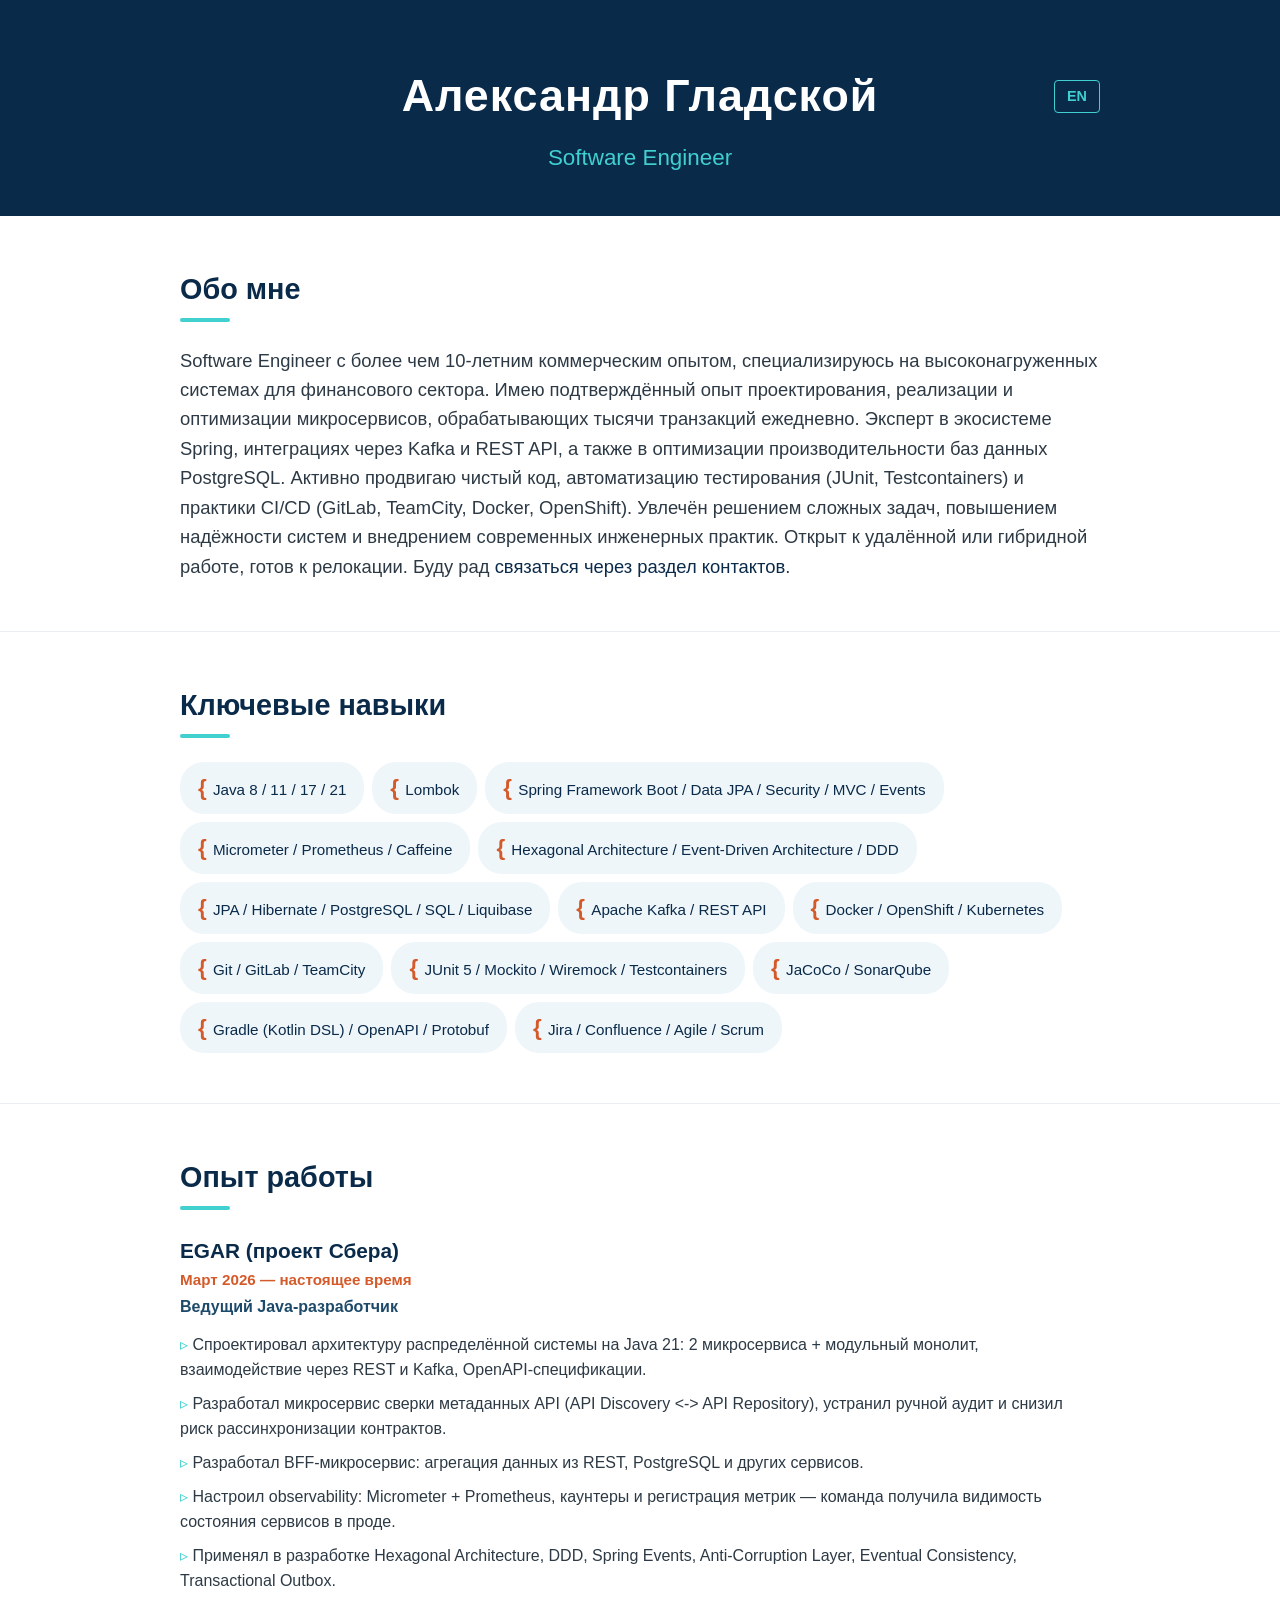
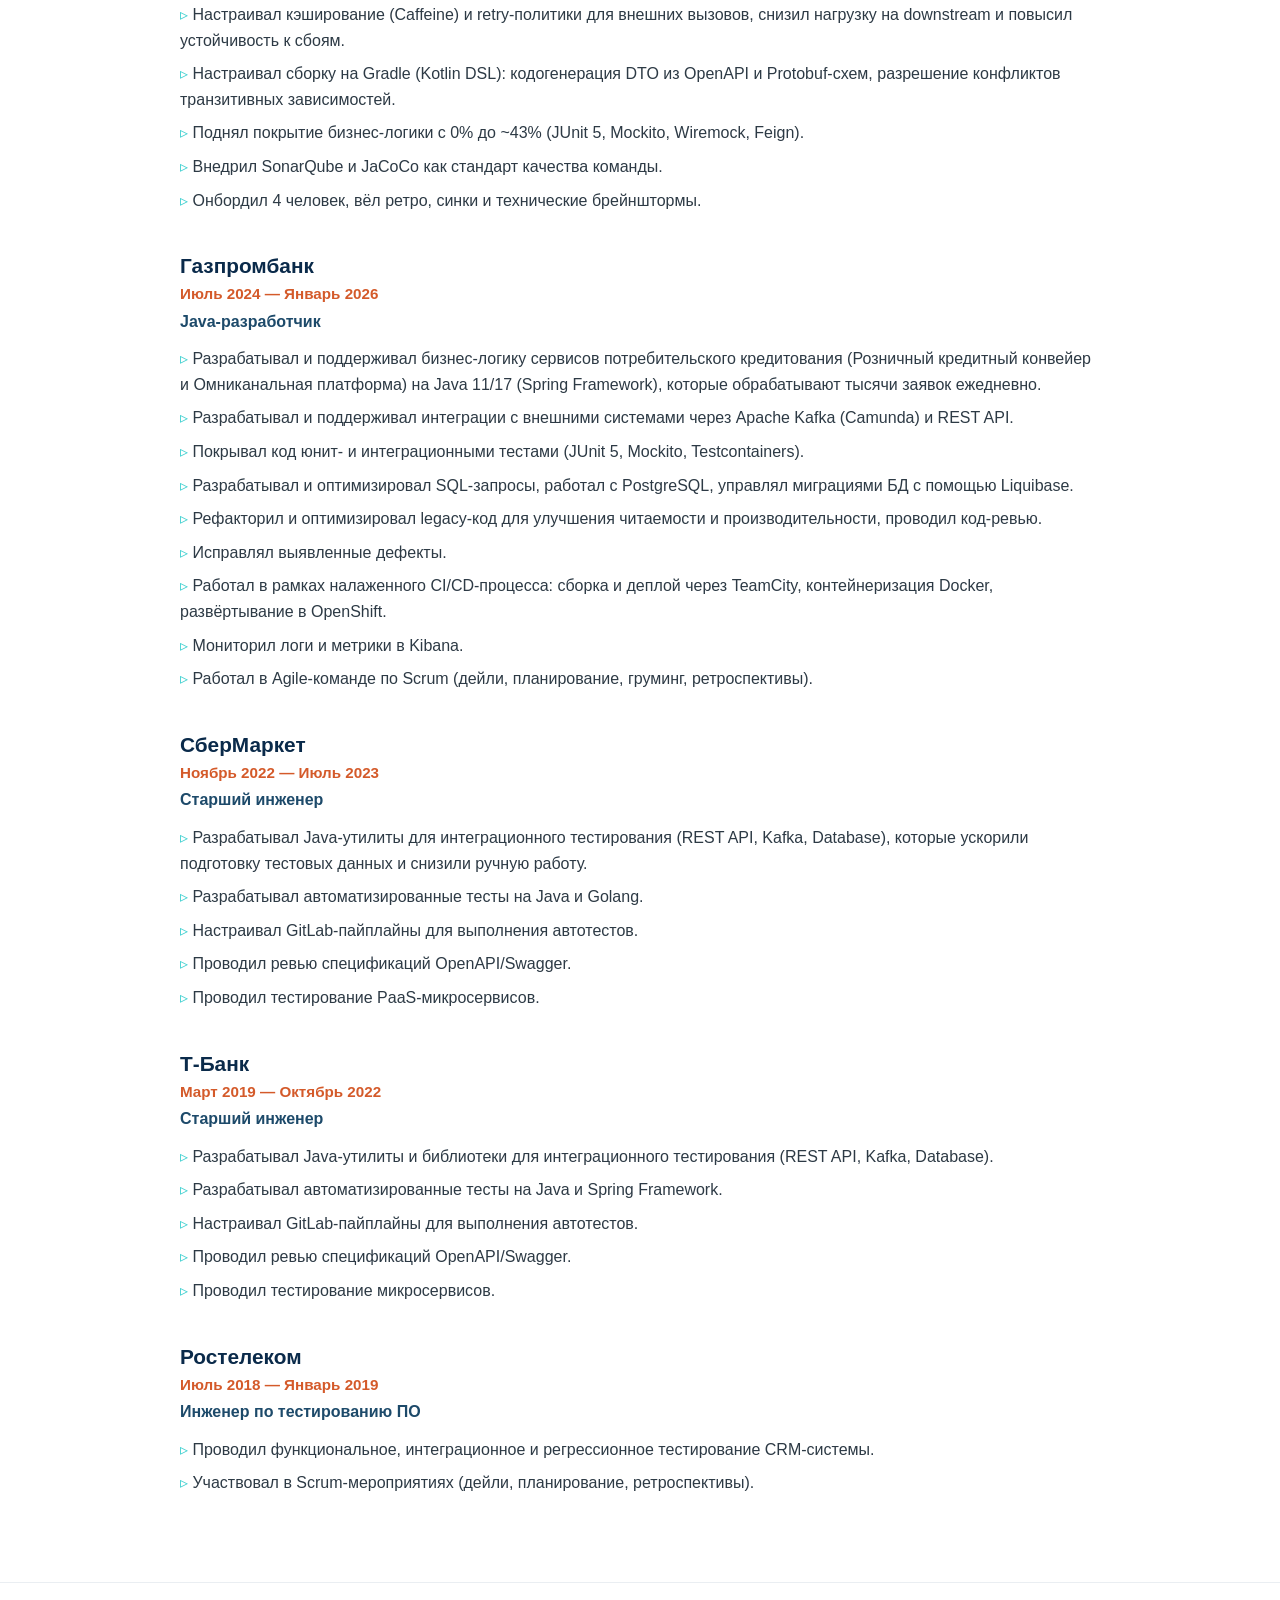
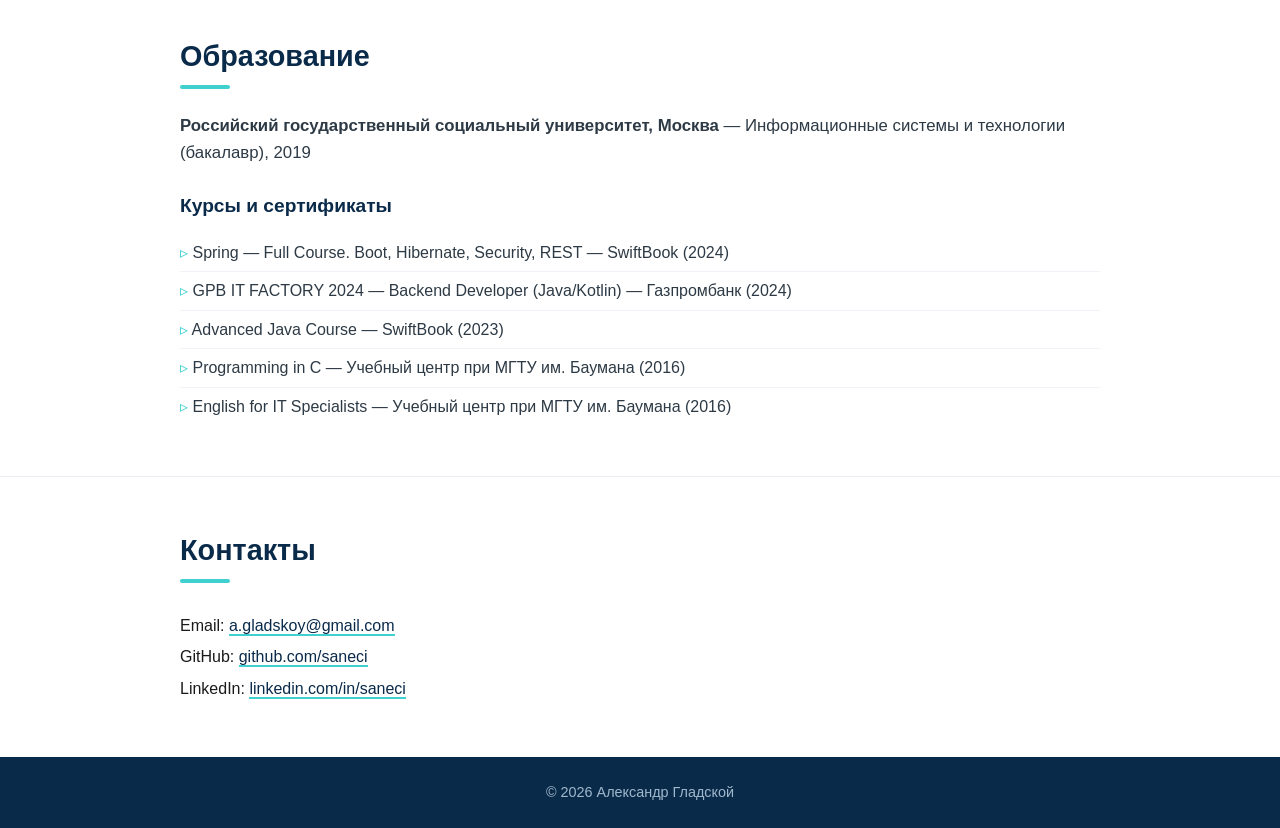
==== index.ru.html @ f52153e9 "Add GoatCounter" ====
<!DOCTYPE html>
<html lang="ru">
<head>
    <meta charset="UTF-8">
    <meta name="viewport" content="width=device-width, initial-scale=1.0">
    <title>Александр Гладской — Software Engineer</title>
    <link rel="icon" type="image/svg+xml" href="assets/favicon.svg">
    <link rel="stylesheet" href="css/styles.css">
</head>
<body>
<header>
    <div class="container">
        <h1>Александр Гладской</h1>
        <p class="title">Software Engineer</p>
        <a href="index.html" class="lang-switch">EN</a>
    </div>
</header>

<section id="about">
    <div class="container">
        <h2>Обо мне</h2>
        <p>Software Engineer с более чем 10-летним коммерческим опытом, специализируюсь на высоконагруженных системах
            для финансового сектора. Имею подтверждённый опыт проектирования, реализации и оптимизации микросервисов,
            обрабатывающих тысячи транзакций ежедневно. Эксперт в экосистеме Spring, интеграциях через Kafka и REST
            API, а также в оптимизации производительности баз данных PostgreSQL. Активно продвигаю чистый код,
            автоматизацию тестирования (JUnit, Testcontainers) и практики CI/CD (GitLab, TeamCity, Docker, OpenShift).
            Увлечён решением сложных задач, повышением надёжности систем и внедрением современных инженерных практик.
            Открыт к удалённой или гибридной работе, готов к релокации. Буду рад <a href="#contacts">связаться через
                раздел контактов</a>.</p>
    </div>
</section>

<section id="skills">
    <div class="container">
        <h2>Ключевые навыки</h2>
        <ul>
            <li>Java 8 / 11 / 17 / 21</li>
            <li>Lombok</li>
            <li>Spring Framework Boot / Data JPA / Security / MVC / Events</li>
            <li>Micrometer / Prometheus / Caffeine</li>
            <li>Hexagonal Architecture / Event-Driven Architecture / DDD</li>
            <li>JPA / Hibernate / PostgreSQL / SQL / Liquibase</li>
            <li>Apache Kafka / REST API</li>
            <li>Docker / OpenShift / Kubernetes</li>
            <li>Git / GitLab / TeamCity</li>
            <li>JUnit 5 / Mockito / Wiremock / Testcontainers</li>
            <li>JaCoCo / SonarQube</li>
            <li>Gradle (Kotlin DSL) / OpenAPI / Protobuf</li>
            <li>Jira / Confluence / Agile / Scrum</li>
        </ul>
    </div>
</section>

<section id="experience">
    <div class="container">
        <h2>Опыт работы</h2>

        <div class="job">
            <h3>EGAR (проект Сбера)</h3>
            <p class="period">Март 2026 — настоящее время</p>
            <p class="position">Ведущий Java-разработчик</p>
            <ul>
                <li>Спроектировал архитектуру распределённой системы на Java 21: 2 микросервиса + модульный монолит,
                    взаимодействие через REST и Kafka, OpenAPI-спецификации.
                </li>
                <li>Разработал микросервис сверки метаданных API (API Discovery &lt;-&gt; API Repository), устранил
                    ручной аудит и снизил риск рассинхронизации контрактов.
                </li>
                <li>Разработал BFF-микросервис: агрегация данных из REST, PostgreSQL и других сервисов.</li>
                <li>Настроил observability: Micrometer + Prometheus, каунтеры и регистрация метрик — команда получила
                    видимость состояния сервисов в проде.
                </li>
                <li>Применял в разработке Hexagonal Architecture, DDD, Spring Events, Anti-Corruption Layer, Eventual
                    Consistency, Transactional Outbox.
                </li>
                <li>Настраивал кэширование (Caffeine) и retry-политики для внешних вызовов, снизил нагрузку на
                    downstream и повысил устойчивость к сбоям.
                </li>
                <li>Настраивал сборку на Gradle (Kotlin DSL): кодогенерация DTO из OpenAPI и Protobuf-схем, разрешение
                    конфликтов транзитивных зависимостей.
                </li>
                <li>Поднял покрытие бизнес-логики с 0% до ~43% (JUnit 5, Mockito, Wiremock, Feign).</li>
                <li>Внедрил SonarQube и JaCoCo как стандарт качества команды.</li>
                <li>Онбордил 4 человек, вёл ретро, синки и технические брейнштормы.</li>
            </ul>
        </div>

        <div class="job">
            <h3>Газпромбанк</h3>
            <p class="period">Июль 2024 — Январь 2026</p>
            <p class="position">Java-разработчик</p>
            <ul>
                <li>Разрабатывал и поддерживал бизнес-логику сервисов потребительского кредитования (Розничный
                    кредитный конвейер и Омниканальная платформа) на Java 11/17 (Spring Framework), которые
                    обрабатывают тысячи заявок ежедневно.
                </li>
                <li>Разрабатывал и поддерживал интеграции с внешними системами через Apache Kafka (Camunda) и REST
                    API.
                </li>
                <li>Покрывал код юнит- и интеграционными тестами (JUnit 5, Mockito, Testcontainers).</li>
                <li>Разрабатывал и оптимизировал SQL-запросы, работал с PostgreSQL, управлял миграциями БД с помощью
                    Liquibase.
                </li>
                <li>Рефакторил и оптимизировал legacy-код для улучшения читаемости и производительности, проводил
                    код-ревью.
                </li>
                <li>Исправлял выявленные дефекты.</li>
                <li>Работал в рамках налаженного CI/CD-процесса: сборка и деплой через TeamCity, контейнеризация
                    Docker, развёртывание в OpenShift.
                </li>
                <li>Мониторил логи и метрики в Kibana.</li>
                <li>Работал в Agile-команде по Scrum (дейли, планирование, груминг, ретроспективы).</li>
            </ul>
        </div>

        <div class="job">
            <h3>СберМаркет</h3>
            <p class="period">Ноябрь 2022 — Июль 2023</p>
            <p class="position">Старший инженер</p>
            <ul>
                <li>Разрабатывал Java-утилиты для интеграционного тестирования (REST API, Kafka, Database), которые
                    ускорили подготовку тестовых данных и снизили ручную работу.
                </li>
                <li>Разрабатывал автоматизированные тесты на Java и Golang.</li>
                <li>Настраивал GitLab-пайплайны для выполнения автотестов.</li>
                <li>Проводил ревью спецификаций OpenAPI/Swagger.</li>
                <li>Проводил тестирование PaaS-микросервисов.</li>
            </ul>
        </div>

        <div class="job">
            <h3>Т-Банк</h3>
            <p class="period">Март 2019 — Октябрь 2022</p>
            <p class="position">Старший инженер</p>
            <ul>
                <li>Разрабатывал Java-утилиты и библиотеки для интеграционного тестирования (REST API, Kafka,
                    Database).
                </li>
                <li>Разрабатывал автоматизированные тесты на Java и Spring Framework.</li>
                <li>Настраивал GitLab-пайплайны для выполнения автотестов.</li>
                <li>Проводил ревью спецификаций OpenAPI/Swagger.</li>
                <li>Проводил тестирование микросервисов.</li>
            </ul>
        </div>

        <div class="job">
            <h3>Ростелеком</h3>
            <p class="period">Июль 2018 — Январь 2019</p>
            <p class="position">Инженер по тестированию ПО</p>
            <ul>
                <li>Проводил функциональное, интеграционное и регрессионное тестирование CRM-системы.</li>
                <li>Участвовал в Scrum-мероприятиях (дейли, планирование, ретроспективы).</li>
            </ul>
        </div>
    </div>
</section>

<section id="education">
    <div class="container">
        <h2>Образование</h2>
        <p><strong>Российский государственный социальный университет, Москва</strong> — Информационные системы и
            технологии (бакалавр), 2019</p>

        <h3 style="margin-top: 24px; font-size: 1.2rem; color: #0a2a4a;">Курсы и сертификаты</h3>
        <ul class="courses">
            <li>Spring — Full Course. Boot, Hibernate, Security, REST — SwiftBook (2024)</li>
            <li>GPB IT FACTORY 2024 — Backend Developer (Java/Kotlin) — Газпромбанк (2024)</li>
            <li>Advanced Java Course — SwiftBook (2023)</li>
            <li>Programming in C — Учебный центр при МГТУ им. Баумана (2016)</li>
            <li>English for IT Specialists — Учебный центр при МГТУ им. Баумана (2016)</li>
        </ul>
    </div>
</section>

<section id="contacts">
    <div class="container">
        <h2>Контакты</h2>
        <p>Email: <a href="mailto:a.gladskoy@gmail.com">a.gladskoy@gmail.com</a></p>
        <p>GitHub: <a href="https://github.com/saneci">github.com/saneci</a></p>
        <p>LinkedIn: <a href="https://www.linkedin.com/in/saneci">linkedin.com/in/saneci</a></p>
    </div>
</section>

<footer>
    <div class="container">
        <p>&copy; <span id="year"></span> Александр Гладской</p>
    </div>
</footer>

<button id="scrollTopBtn" aria-label="Наверх">&#8679;</button>

<script src="js/script.js"></script>
<script data-goatcounter="https://saneci.goatcounter.com/count" async src="https://gc.zgo.at/count.js"></script>
</body>
</html>
---- css/styles.css ----
* {
    margin: 0;
    padding: 0;
    box-sizing: border-box;
}

body {
    font-family: -apple-system, BlinkMacSystemFont, "Segoe UI", Roboto, Helvetica, Arial, sans-serif;
    line-height: 1.6;
    color: #1a1a1a;
    background-color: #ffffff;
}

.container {
    max-width: 960px;
    margin: 0 auto;
    padding: 0 20px;
}

header {
    background-color: #0a2a4a;
    color: #ffffff;
    padding: 60px 0 40px;
    text-align: center;
}

header h1 {
    font-size: 2.8rem;
    font-weight: 700;
    letter-spacing: 1px;
}

header .title {
    font-size: 1.4rem;
    color: #40d0d0;
    margin-top: 8px;
    font-weight: 300;
}

header .container {
    position: relative;
}

.lang-switch {
    position: absolute;
    top: 20px;
    right: 20px;
    color: #40d0d0;
    font-weight: 600;
    text-decoration: none;
    border: 1px solid #40d0d0;
    padding: 4px 12px;
    border-radius: 4px;
    font-size: 0.9rem;
    transition: background-color 0.2s, color 0.2s;
}

.lang-switch:hover {
    background-color: #40d0d0;
    color: #0a2a4a;
}

section {
    padding: 50px 0;
    border-bottom: 1px solid #eaeef2;
}

section:last-of-type {
    border-bottom: none;
}

h2 {
    font-size: 1.8rem;
    color: #0a2a4a;
    margin-bottom: 24px;
    position: relative;
    display: inline-block;
}

h2::after {
    content: '';
    display: block;
    width: 50px;
    height: 4px;
    background-color: #40d0d0;
    margin-top: 6px;
    border-radius: 2px;
}

#about p {
    font-size: 1.15rem;
    color: #2d3a45;
}

#about a {
    color: #0a2a4a;
    font-weight: 500;
    text-decoration: none;
    border-bottom: 2px solid transparent;
    transition: color 0.2s, border-bottom-color 0.2s;
}

#about a:hover {
    color: #d45a2a;
    border-bottom-color: #40d0d0;
}

#skills ul {
    display: flex;
    flex-wrap: wrap;
    gap: 8px;
    list-style: none;
    padding: 0;
}

#skills li {
    background-color: #eef6fa;
    color: #0a2a4a;
    padding: 8px 18px;
    border-radius: 24px;
    font-size: 0.95rem;
    font-weight: 500;
}

#skills li::before {
    content: '{ ';
    color: #d45a2a;
    font-weight: 700;
    font-size: 1.4rem;
}

.job {
    margin-bottom: 32px;
}

.job h3 {
    font-size: 1.3rem;
    color: #0a2a4a;
}

.job .period {
    color: #d45a2a;
    font-weight: 600;
    font-size: 0.95rem;
}

.job .position {
    font-weight: 600;
    color: #1d4a6a;
    margin: 2px 0 8px;
}

.job ul {
    list-style: none;
    padding: 0;
    margin-top: 8px;
}

.job ul li {
    padding: 4px 0;
    color: #2d3a45;
}

.job ul li::before {
    content: '▹ ';
    color: #40d0d0;
}

#education p {
    font-size: 1.05rem;
    color: #2d3a45;
}

.courses {
    list-style: none;
    padding: 0;
    margin-top: 12px;
}

.courses li {
    padding: 6px 0;
    color: #2d3a45;
    border-bottom: 1px solid #f0f4f8;
}

.courses li:last-child {
    border-bottom: none;
}

.courses li::before {
    content: '▹ ';
    color: #40d0d0;
}

#contacts a {
    color: #0a2a4a;
    font-weight: 500;
    text-decoration: none;
    border-bottom: 2px solid #40d0d0;
    transition: color 0.2s, border-bottom-color 0.2s;
}

#contacts a:hover {
    color: #d45a2a;
    border-bottom-color: #d45a2a;
}

#contacts p {
    margin: 6px 0;
}

footer {
    background-color: #0a2a4a;
    color: #a0b8cc;
    text-align: center;
    padding: 24px 0;
    font-size: 0.9rem;
}

footer .container p {
    margin: 0;
}

#scrollTopBtn {
    position: fixed;
    right: 10%;
    bottom: 10%;
    width: 48px;
    height: 48px;
    border: none;
    border-radius: 50%;
    background-color: #0a2a4a;
    color: #40d0d0;
    font-size: 1.4rem;
    line-height: 1;
    cursor: pointer;
    display: none;
    align-items: center;
    justify-content: center;
    box-shadow: 0 4px 12px rgba(10, 42, 74, 0.25);
    transition: background-color 0.2s, color 0.2s, transform 0.2s;
    z-index: 1000;
}

#scrollTopBtn:hover {
    background-color: #40d0d0;
    color: #0a2a4a;
    transform: translateY(-2px);
}

#scrollTopBtn.visible {
    display: flex;
}
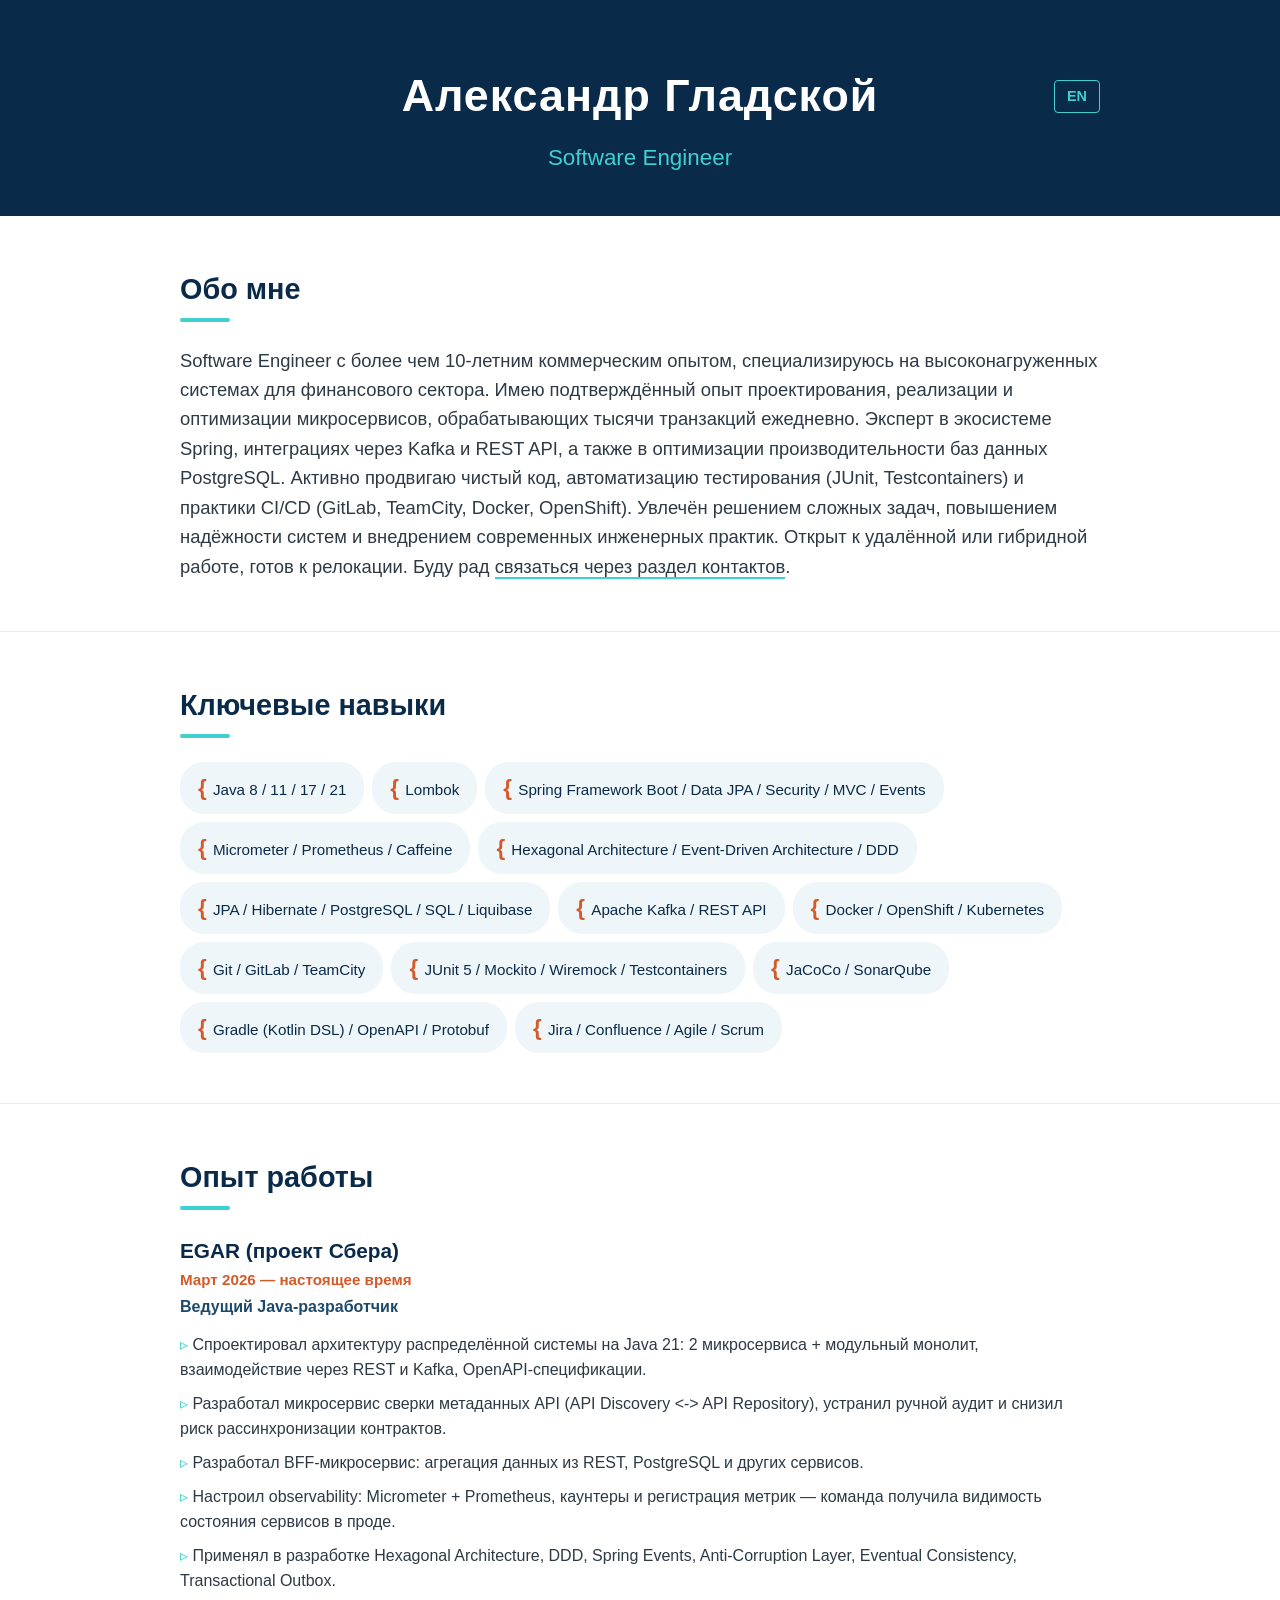
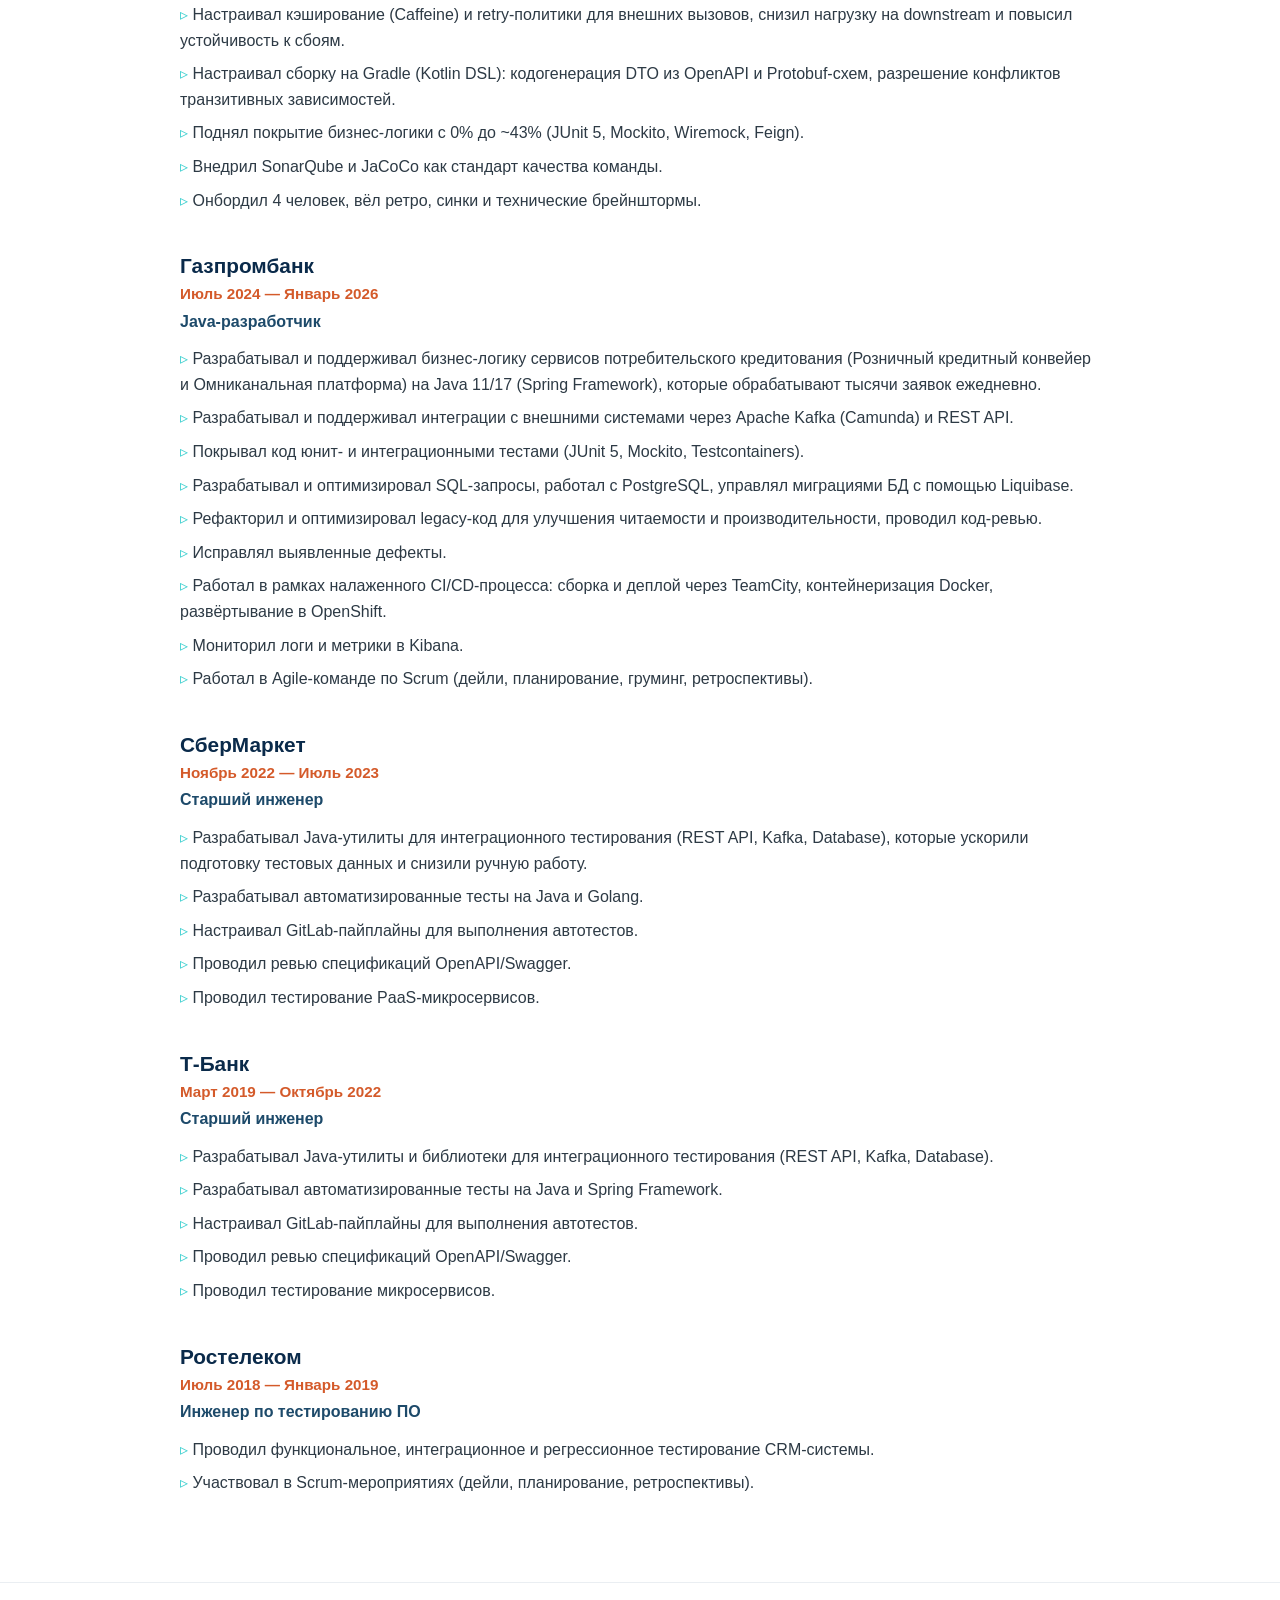
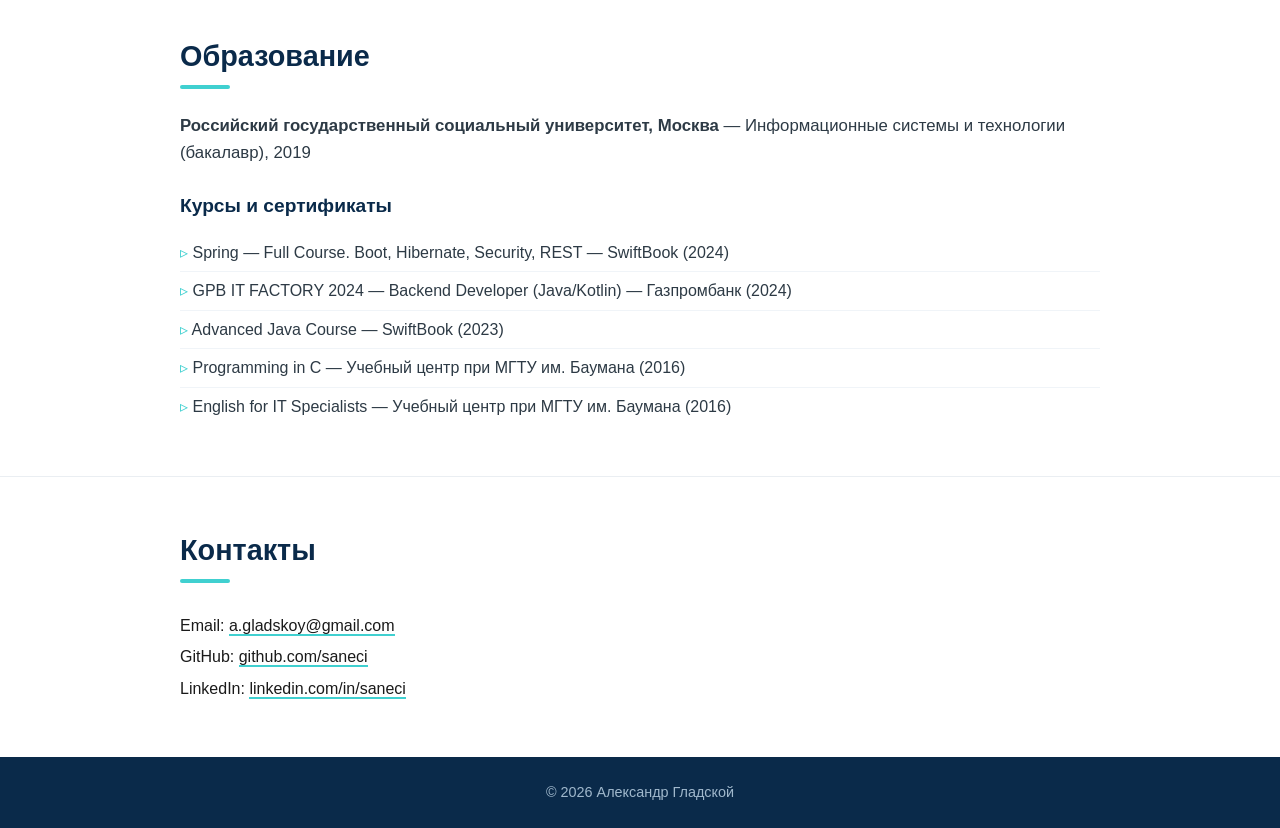
==== commit 911e0e77: "Fix link-styles" ====
--- a/index.ru.html
+++ b/index.ru.html
@@ -3,7 +3,18 @@
 <head>
     <meta charset="UTF-8">
     <meta name="viewport" content="width=device-width, initial-scale=1.0">
-    <title>Александр Гладской — Software Engineer</title>
+    <title>Aleksandr Gladskoy — Software Engineer</title>
+    <meta name="description"
+          content="Java-разработчик с 10-летним опытом в банковском финтехе. Проектирую и разрабатываю микросервисы на Java 21, Spring Boot. Интеграции через REST и Kafka. Опыт: Сбер (EGAR), Газпромбанк.">
+    <meta property="og:type" content="website">
+    <meta property="og:url" content="https://saneci.github.io">
+    <meta property="og:title" content="Александр Гладской — Java-разработчик">
+    <meta property="og:description"
+          content="Backend-разработка на Java и Spring Boot. Микросервисы, Kafka, интеграции. Опыт в Сбере и Газпромбанке.">
+    <meta property="og:image" content="https://saneci.github.io/assets/summary.png">
+    <meta name="twitter:card" content="summary_large_image">
+    <meta name="yandex-verification" content="511efd3ecc623652"/>
+    <meta name="google-site-verification" content="O1By9W8fFZM_-fpDkHTsmFrEhDMtBSM1m-poUVagqC4"/>
     <link rel="icon" type="image/svg+xml" href="assets/favicon.svg">
     <link rel="stylesheet" href="css/styles.css">
 </head>
@@ -12,7 +23,7 @@
     <div class="container">
         <h1>Александр Гладской</h1>
         <p class="title">Software Engineer</p>
-        <a href="index.html" class="lang-switch">EN</a>
+        <a href="https://saneci.github.io" class="lang-switch">EN</a>
     </div>
 </header>
 
@@ -25,8 +36,8 @@
             API, а также в оптимизации производительности баз данных PostgreSQL. Активно продвигаю чистый код,
             автоматизацию тестирования (JUnit, Testcontainers) и практики CI/CD (GitLab, TeamCity, Docker, OpenShift).
             Увлечён решением сложных задач, повышением надёжности систем и внедрением современных инженерных практик.
-            Открыт к удалённой или гибридной работе, готов к релокации. Буду рад <a href="#contacts">связаться через
-                раздел контактов</a>.</p>
+            Открыт к удалённой или гибридной работе, готов к релокации. Буду рад
+            <a href="#contacts" class="link-decoration">связаться через раздел контактов</a>.</p>
     </div>
 </section>
 
@@ -175,9 +186,9 @@
 <section id="contacts">
     <div class="container">
         <h2>Контакты</h2>
-        <p>Email: <a href="mailto:a.gladskoy@gmail.com">a.gladskoy@gmail.com</a></p>
-        <p>GitHub: <a href="https://github.com/saneci">github.com/saneci</a></p>
-        <p>LinkedIn: <a href="https://www.linkedin.com/in/saneci">linkedin.com/in/saneci</a></p>
+        <p>Email: <a href="mailto:a.gladskoy@gmail.com" class="link-decoration">a.gladskoy@gmail.com</a></p>
+        <p>GitHub: <a href="https://github.com/saneci" class="link-decoration">github.com/saneci</a></p>
+        <p>LinkedIn: <a href="https://www.linkedin.com/in/saneci" class="link-decoration">linkedin.com/in/saneci</a></p>
     </div>
 </section>
 
--- a/css/styles.css
+++ b/css/styles.css
@@ -92,19 +92,6 @@
     color: #2d3a45;
 }
 
-#about a {
-    color: #0a2a4a;
-    font-weight: 500;
-    text-decoration: none;
-    border-bottom: 2px solid transparent;
-    transition: color 0.2s, border-bottom-color 0.2s;
-}
-
-#about a:hover {
-    color: #d45a2a;
-    border-bottom-color: #40d0d0;
-}
-
 #skills ul {
     display: flex;
     flex-wrap: wrap;
@@ -192,15 +179,20 @@
     color: #40d0d0;
 }
 
-#contacts a {
-    color: #0a2a4a;
+.link-decoration {
+    color: inherit;
     font-weight: 500;
     text-decoration: none;
     border-bottom: 2px solid #40d0d0;
     transition: color 0.2s, border-bottom-color 0.2s;
 }
 
-#contacts a:hover {
+.link-decoration:visited {
+    color: inherit;
+    border-bottom-color: #40d0d0;
+}
+
+.link-decoration:hover {
     color: #d45a2a;
     border-bottom-color: #d45a2a;
 }
@@ -250,4 +242,102 @@
 
 #scrollTopBtn.visible {
     display: flex;
+}
+
+#scrollTopBtn::before {
+    content: '';
+    display: block;
+    width: 15px;
+    height: 15px;
+    border-top: 2px solid #40d0d0;
+    border-left: 2px solid #40d0d0;
+    transform: rotate(45deg);
+    margin-top: 6px;
+}
+
+#scrollTopBtn:hover::before {
+    border-top-color: #0a2a4a;
+    border-left-color: #0a2a4a;
+}
+
+@media (max-width: 768px) {
+    .container {
+        padding: 0 16px;
+    }
+
+    header {
+        padding: 4vh 0;
+    }
+
+    header h1 {
+        font-size: 1.4rem;
+        white-space: nowrap;
+        letter-spacing: 0;
+    }
+
+    header .title {
+        font-size: 0.9rem;
+        margin-top: 4px;
+    }
+
+    .lang-switch {
+        top: 12px;
+        right: 12px;
+        font-size: 0.75rem;
+        padding: 3px 8px;
+    }
+
+    section {
+        padding: 32px 0;
+    }
+
+    h2 {
+        font-size: 1.2rem;
+        margin-bottom: 16px;
+    }
+
+    #about p {
+        font-size: 1rem;
+    }
+
+    #skills li {
+        padding: 5px 12px;
+        font-size: 0.8rem;
+    }
+
+    .job h3 {
+        font-size: 1.1rem;
+    }
+
+    .job .period {
+        font-size: 0.85rem;
+    }
+
+    .job .position {
+        font-size: 0.95rem;
+    }
+
+    .job p {
+        font-size: 0.95rem;
+    }
+
+    #education p {
+        font-size: 0.95rem;
+    }
+
+    .courses li {
+        font-size: 0.9rem;
+        padding: 4px 0;
+    }
+
+    #contacts p {
+        font-size: 0.95rem;
+    }
+
+    #scrollTopBtn {
+        width: 40px;
+        height: 40px;
+        right: 16px;
+        bottom: 16px;
+    }
 }
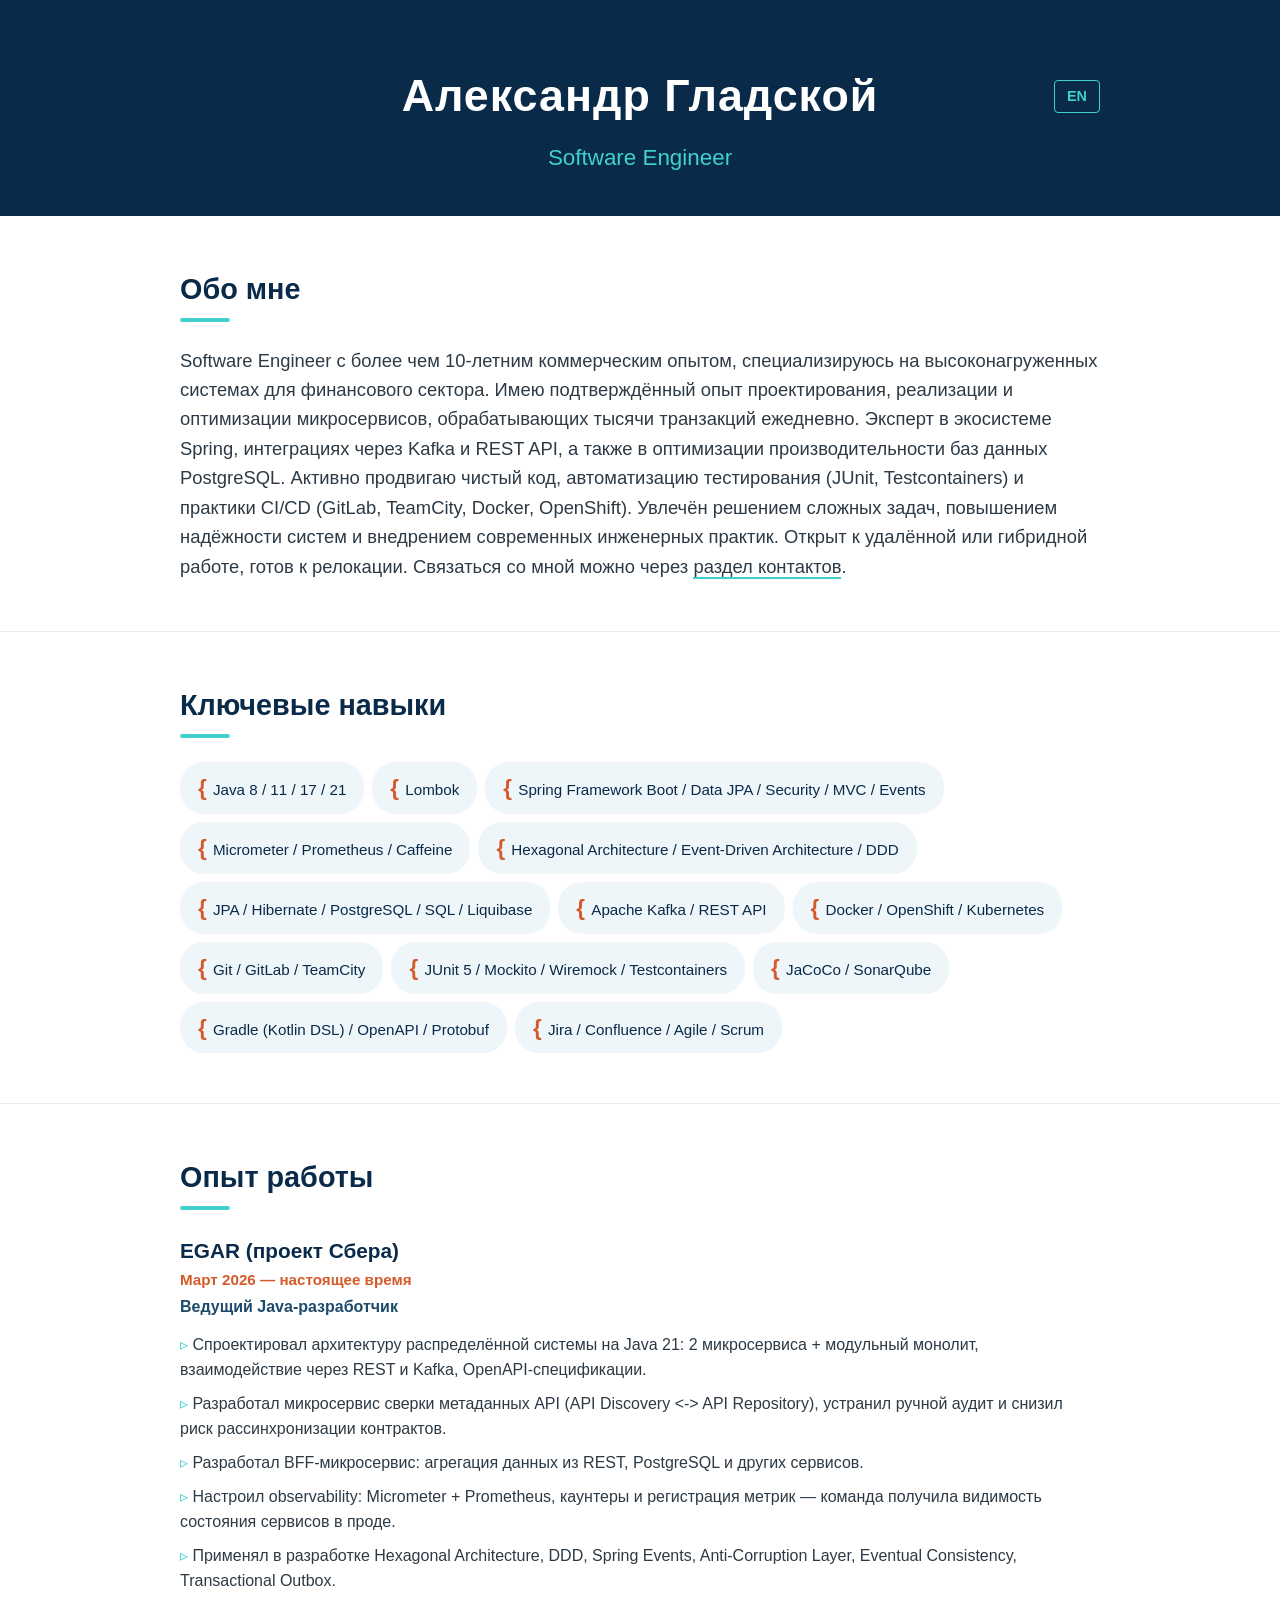
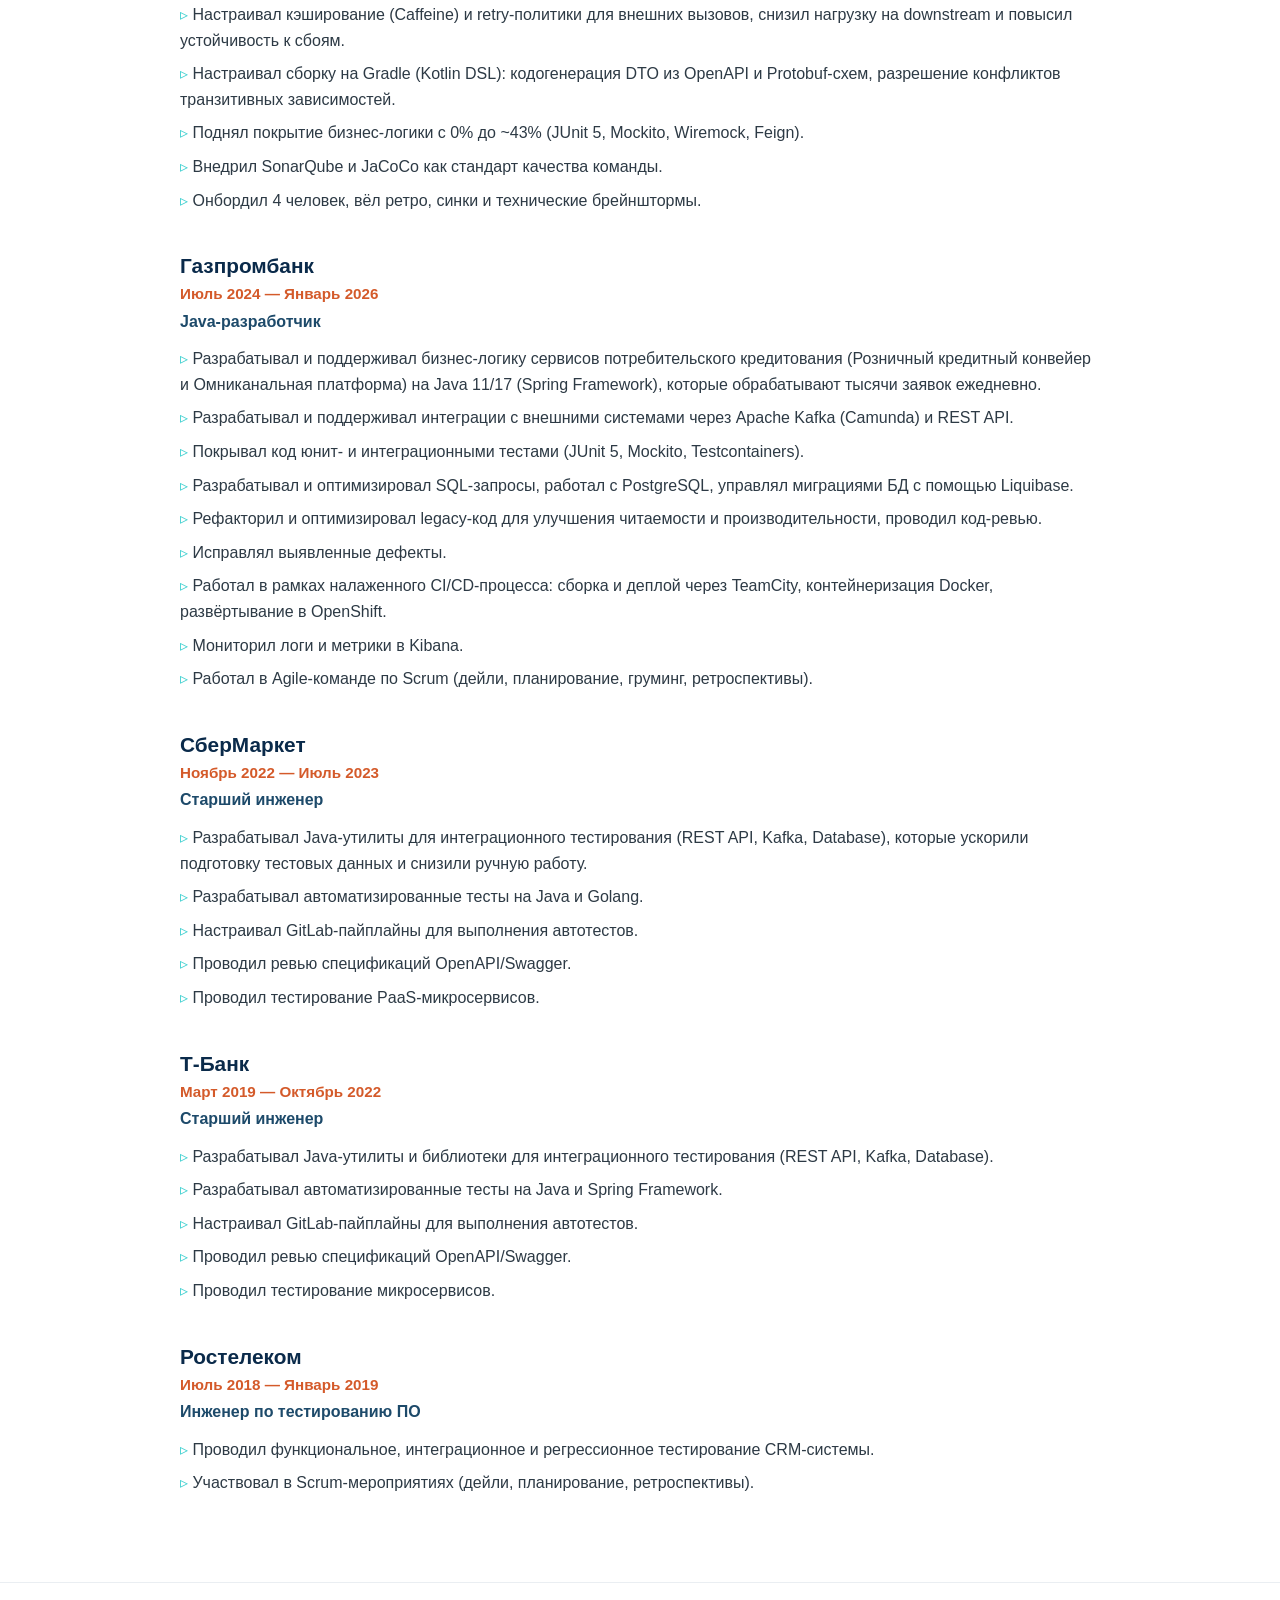
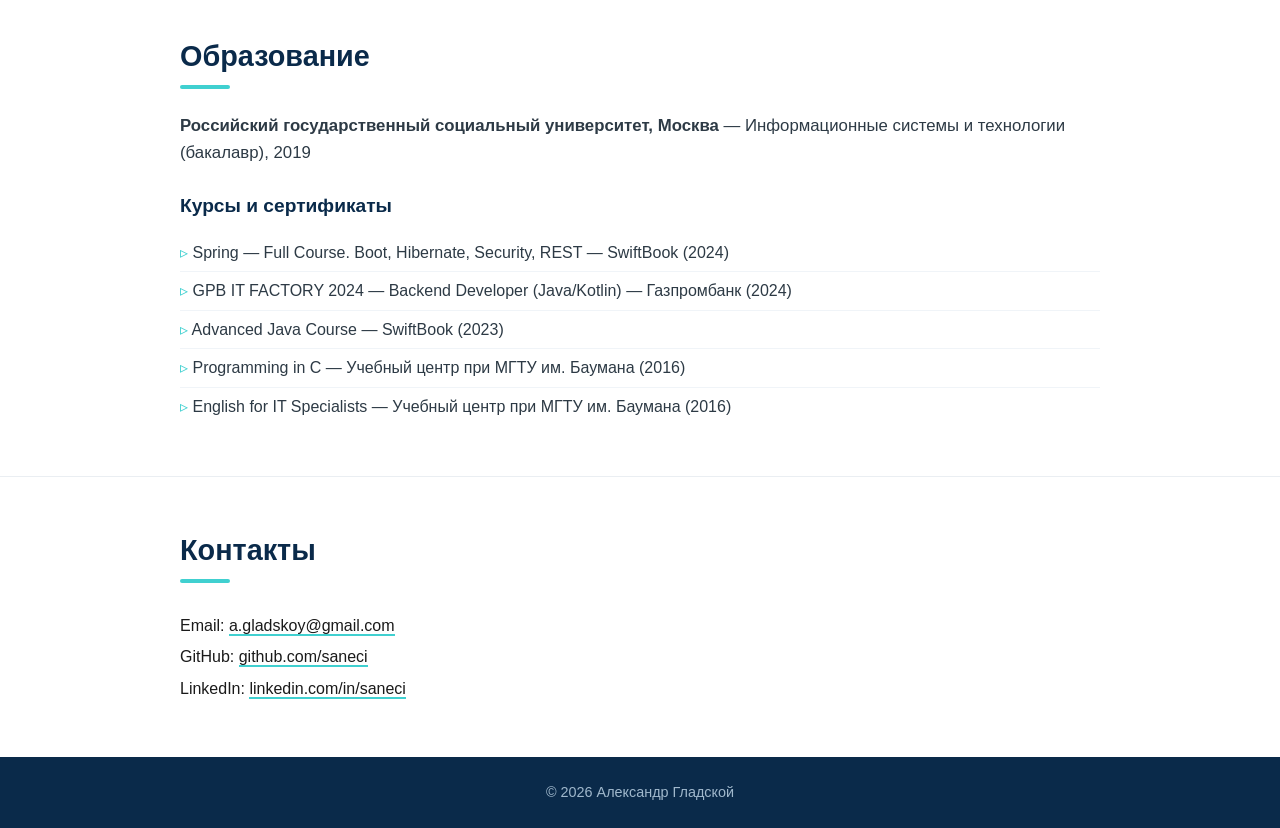
==== commit 9f908341: "Fix styles" ====
--- a/index.ru.html
+++ b/index.ru.html
@@ -36,8 +36,8 @@
             API, а также в оптимизации производительности баз данных PostgreSQL. Активно продвигаю чистый код,
             автоматизацию тестирования (JUnit, Testcontainers) и практики CI/CD (GitLab, TeamCity, Docker, OpenShift).
             Увлечён решением сложных задач, повышением надёжности систем и внедрением современных инженерных практик.
-            Открыт к удалённой или гибридной работе, готов к релокации. Буду рад
-            <a href="#contacts" class="link-decoration">связаться через раздел контактов</a>.</p>
+            Открыт к удалённой или гибридной работе, готов к релокации. Связаться со мной можно через
+            <a href="#contacts" class="link-decoration">раздел контактов</a>.</p>
     </div>
 </section>
 
@@ -198,7 +198,7 @@
     </div>
 </footer>
 
-<button id="scrollTopBtn" aria-label="Наверх">&#8679;</button>
+<button id="scrollTopBtn" aria-label="Наверх"></button>
 
 <script src="js/script.js"></script>
 <script data-goatcounter="https://saneci.goatcounter.com/count" async src="https://gc.zgo.at/count.js"></script>
--- a/css/styles.css
+++ b/css/styles.css
@@ -221,15 +221,15 @@
     height: 48px;
     border: none;
     border-radius: 50%;
-    background-color: #0a2a4a;
-    color: #40d0d0;
+    background-color: #1d4a6a;
+    color: #ffffff;
     font-size: 1.4rem;
     line-height: 1;
     cursor: pointer;
     display: none;
     align-items: center;
     justify-content: center;
-    box-shadow: 0 4px 12px rgba(10, 42, 74, 0.25);
+    box-shadow: 0 4px 12px rgba(10, 42, 74, 0.15);
     transition: background-color 0.2s, color 0.2s, transform 0.2s;
     z-index: 1000;
 }
@@ -276,7 +276,7 @@
     }
 
     header .title {
-        font-size: 0.9rem;
+        font-size: 1rem;
         margin-top: 4px;
     }
 
@@ -340,4 +340,17 @@
         right: 16px;
         bottom: 16px;
     }
+}
+
+@media (hover: none) {
+    #scrollTopBtn:hover {
+        background-color: #1d4a6a;
+        color: #40d0d0;
+        transform: none;
+    }
+
+    #scrollTopBtn:hover::before {
+        border-top-color: #40d0d0;
+        border-left-color: #40d0d0;
+    }
 }
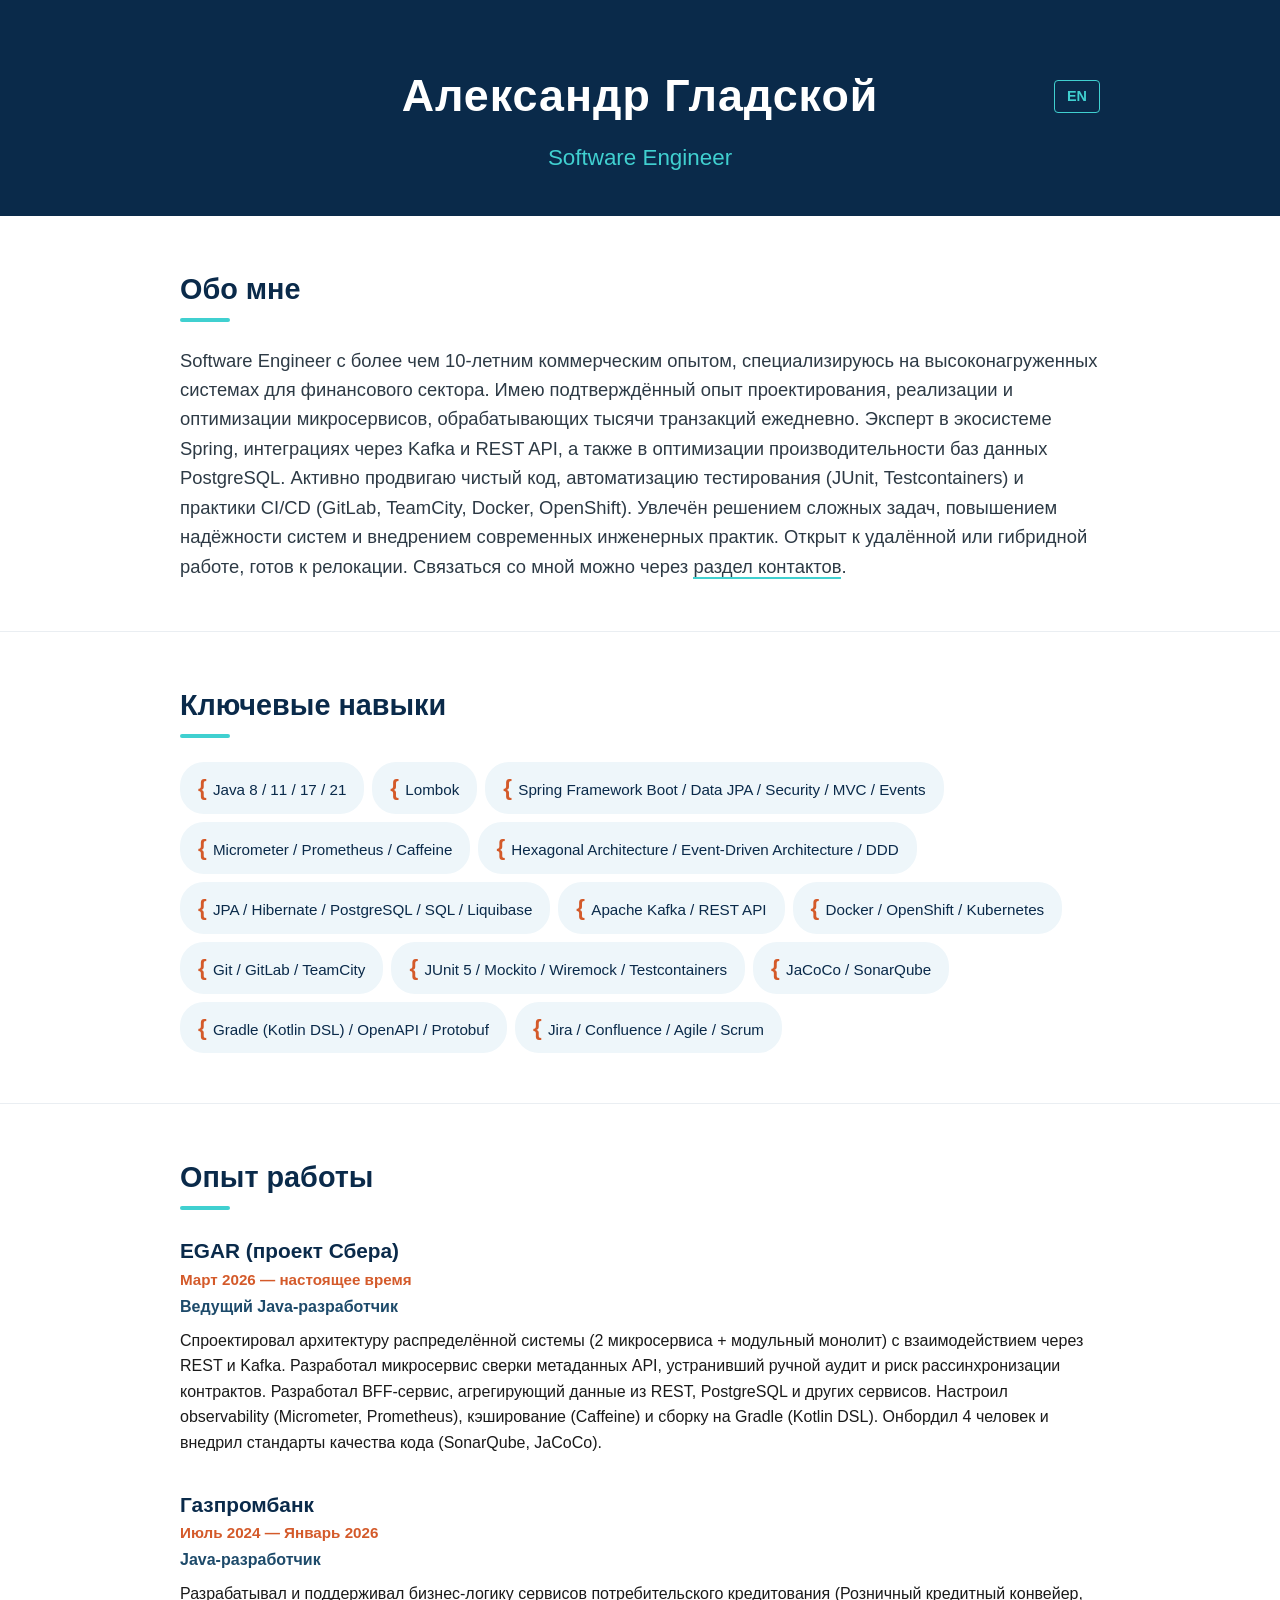
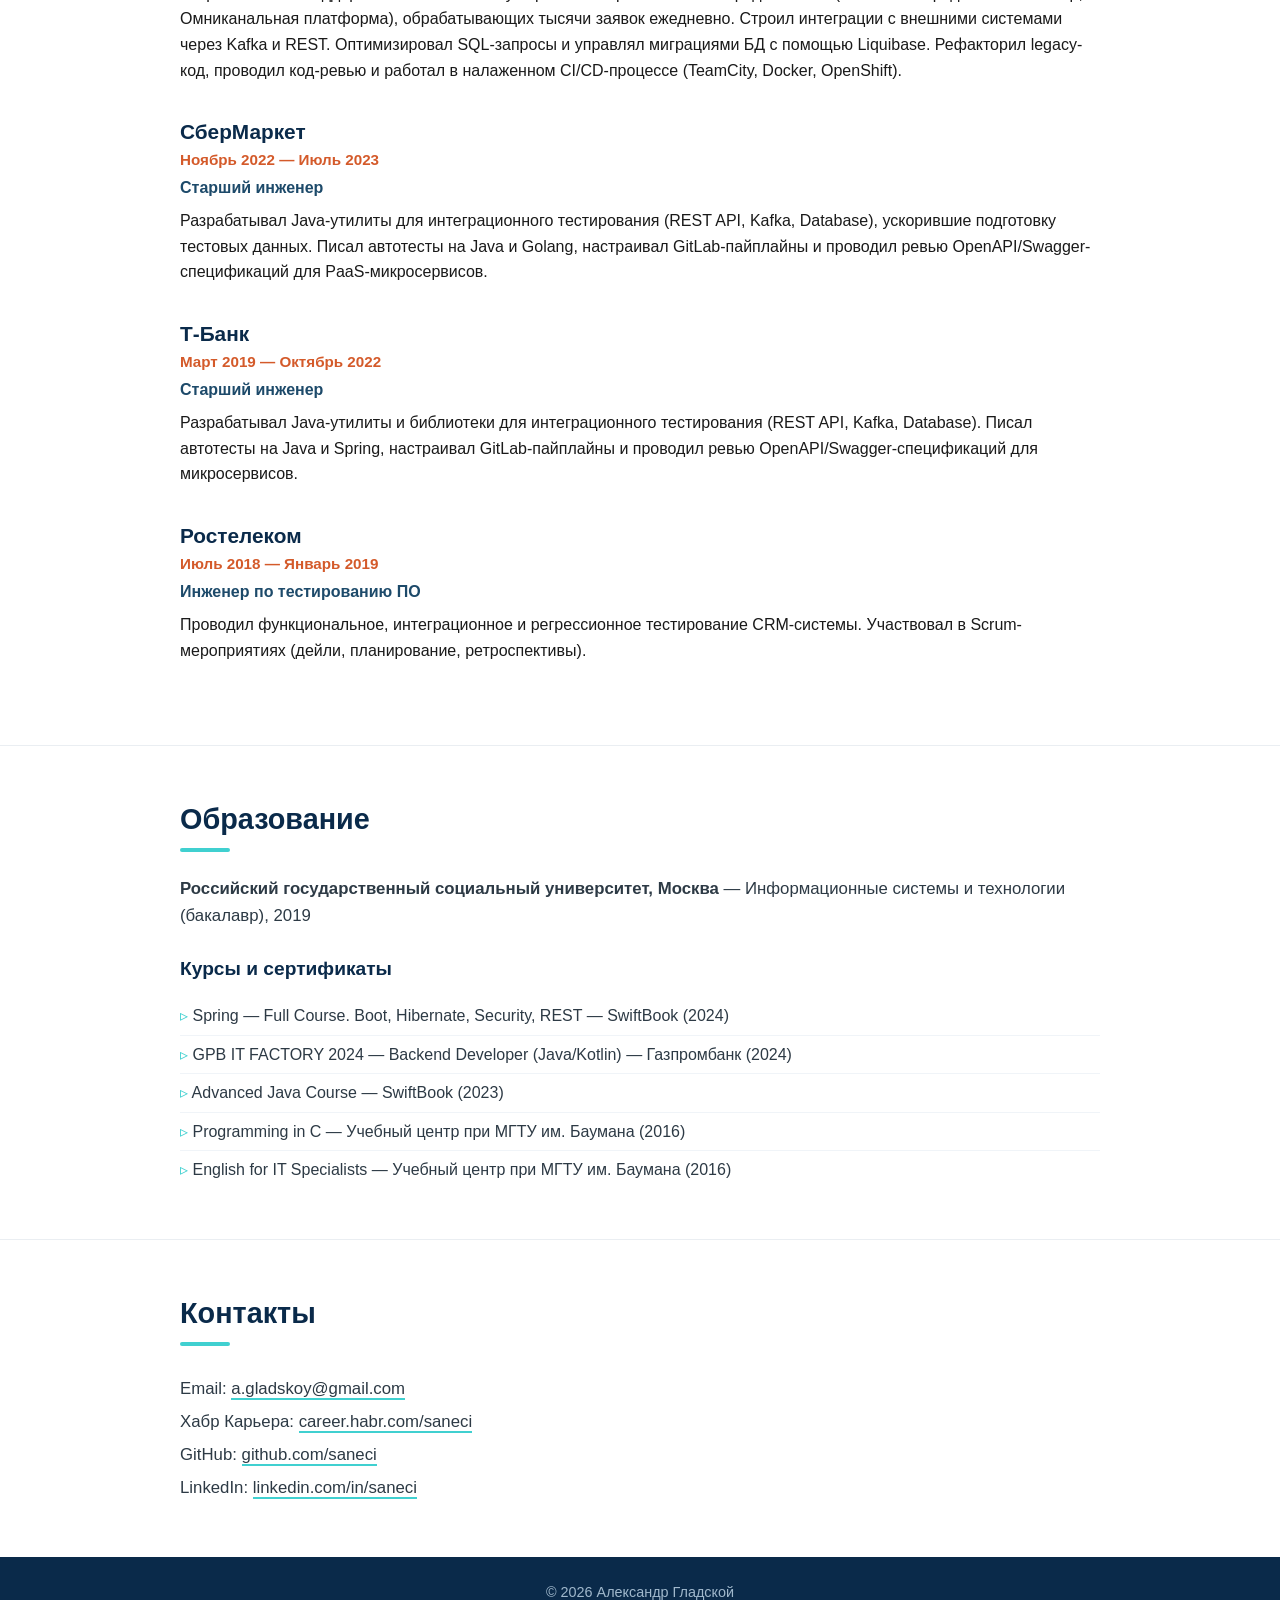
==== commit e93a6f58: "Simplify Work Experience" ====
--- a/index.ru.html
+++ b/index.ru.html
@@ -70,98 +70,49 @@
             <h3>EGAR (проект Сбера)</h3>
             <p class="period">Март 2026 — настоящее время</p>
             <p class="position">Ведущий Java-разработчик</p>
-            <ul>
-                <li>Спроектировал архитектуру распределённой системы на Java 21: 2 микросервиса + модульный монолит,
-                    взаимодействие через REST и Kafka, OpenAPI-спецификации.
-                </li>
-                <li>Разработал микросервис сверки метаданных API (API Discovery &lt;-&gt; API Repository), устранил
-                    ручной аудит и снизил риск рассинхронизации контрактов.
-                </li>
-                <li>Разработал BFF-микросервис: агрегация данных из REST, PostgreSQL и других сервисов.</li>
-                <li>Настроил observability: Micrometer + Prometheus, каунтеры и регистрация метрик — команда получила
-                    видимость состояния сервисов в проде.
-                </li>
-                <li>Применял в разработке Hexagonal Architecture, DDD, Spring Events, Anti-Corruption Layer, Eventual
-                    Consistency, Transactional Outbox.
-                </li>
-                <li>Настраивал кэширование (Caffeine) и retry-политики для внешних вызовов, снизил нагрузку на
-                    downstream и повысил устойчивость к сбоям.
-                </li>
-                <li>Настраивал сборку на Gradle (Kotlin DSL): кодогенерация DTO из OpenAPI и Protobuf-схем, разрешение
-                    конфликтов транзитивных зависимостей.
-                </li>
-                <li>Поднял покрытие бизнес-логики с 0% до ~43% (JUnit 5, Mockito, Wiremock, Feign).</li>
-                <li>Внедрил SonarQube и JaCoCo как стандарт качества команды.</li>
-                <li>Онбордил 4 человек, вёл ретро, синки и технические брейнштормы.</li>
-            </ul>
+            <p>Спроектировал архитектуру распределённой системы (2 микросервиса + модульный монолит) с взаимодействием
+                через REST и Kafka. Разработал микросервис сверки метаданных API, устранивший ручной аудит и риск
+                рассинхронизации контрактов. Разработал BFF-сервис, агрегирующий данные из REST, PostgreSQL и других
+                сервисов. Настроил observability (Micrometer, Prometheus), кэширование (Caffeine) и сборку на Gradle
+                (Kotlin DSL). Онбордил 4 человек и внедрил стандарты качества кода (SonarQube, JaCoCo).</p>
         </div>
 
         <div class="job">
             <h3>Газпромбанк</h3>
             <p class="period">Июль 2024 — Январь 2026</p>
             <p class="position">Java-разработчик</p>
-            <ul>
-                <li>Разрабатывал и поддерживал бизнес-логику сервисов потребительского кредитования (Розничный
-                    кредитный конвейер и Омниканальная платформа) на Java 11/17 (Spring Framework), которые
-                    обрабатывают тысячи заявок ежедневно.
-                </li>
-                <li>Разрабатывал и поддерживал интеграции с внешними системами через Apache Kafka (Camunda) и REST
-                    API.
-                </li>
-                <li>Покрывал код юнит- и интеграционными тестами (JUnit 5, Mockito, Testcontainers).</li>
-                <li>Разрабатывал и оптимизировал SQL-запросы, работал с PostgreSQL, управлял миграциями БД с помощью
-                    Liquibase.
-                </li>
-                <li>Рефакторил и оптимизировал legacy-код для улучшения читаемости и производительности, проводил
-                    код-ревью.
-                </li>
-                <li>Исправлял выявленные дефекты.</li>
-                <li>Работал в рамках налаженного CI/CD-процесса: сборка и деплой через TeamCity, контейнеризация
-                    Docker, развёртывание в OpenShift.
-                </li>
-                <li>Мониторил логи и метрики в Kibana.</li>
-                <li>Работал в Agile-команде по Scrum (дейли, планирование, груминг, ретроспективы).</li>
-            </ul>
+            <p>Разрабатывал и поддерживал бизнес-логику сервисов потребительского кредитования (Розничный кредитный
+                конвейер, Омниканальная платформа), обрабатывающих тысячи заявок ежедневно. Строил интеграции с внешними
+                системами через Kafka и REST. Оптимизировал SQL-запросы и управлял миграциями БД с помощью Liquibase.
+                Рефакторил legacy-код, проводил код-ревью и работал в налаженном CI/CD-процессе (TeamCity, Docker,
+                OpenShift).</p>
         </div>
 
         <div class="job">
             <h3>СберМаркет</h3>
             <p class="period">Ноябрь 2022 — Июль 2023</p>
             <p class="position">Старший инженер</p>
-            <ul>
-                <li>Разрабатывал Java-утилиты для интеграционного тестирования (REST API, Kafka, Database), которые
-                    ускорили подготовку тестовых данных и снизили ручную работу.
-                </li>
-                <li>Разрабатывал автоматизированные тесты на Java и Golang.</li>
-                <li>Настраивал GitLab-пайплайны для выполнения автотестов.</li>
-                <li>Проводил ревью спецификаций OpenAPI/Swagger.</li>
-                <li>Проводил тестирование PaaS-микросервисов.</li>
-            </ul>
+            <p>Разрабатывал Java-утилиты для интеграционного тестирования (REST API, Kafka, Database), ускорившие
+                подготовку тестовых данных. Писал автотесты на Java и Golang, настраивал GitLab-пайплайны и проводил
+                ревью OpenAPI/Swagger-спецификаций для PaaS-микросервисов.</p>
         </div>
 
         <div class="job">
             <h3>Т-Банк</h3>
             <p class="period">Март 2019 — Октябрь 2022</p>
             <p class="position">Старший инженер</p>
-            <ul>
-                <li>Разрабатывал Java-утилиты и библиотеки для интеграционного тестирования (REST API, Kafka,
-                    Database).
-                </li>
-                <li>Разрабатывал автоматизированные тесты на Java и Spring Framework.</li>
-                <li>Настраивал GitLab-пайплайны для выполнения автотестов.</li>
-                <li>Проводил ревью спецификаций OpenAPI/Swagger.</li>
-                <li>Проводил тестирование микросервисов.</li>
-            </ul>
+            <p>Разрабатывал Java-утилиты и библиотеки для интеграционного тестирования (REST API, Kafka, Database).
+                Писал автотесты на Java и Spring, настраивал GitLab-пайплайны и проводил ревью
+                OpenAPI/Swagger-спецификаций
+                для микросервисов.</p>
         </div>
 
         <div class="job">
             <h3>Ростелеком</h3>
             <p class="period">Июль 2018 — Январь 2019</p>
             <p class="position">Инженер по тестированию ПО</p>
-            <ul>
-                <li>Проводил функциональное, интеграционное и регрессионное тестирование CRM-системы.</li>
-                <li>Участвовал в Scrum-мероприятиях (дейли, планирование, ретроспективы).</li>
-            </ul>
+            <p>Проводил функциональное, интеграционное и регрессионное тестирование CRM-системы. Участвовал в
+                Scrum-мероприятиях (дейли, планирование, ретроспективы).</p>
         </div>
     </div>
 </section>
@@ -187,6 +138,7 @@
     <div class="container">
         <h2>Контакты</h2>
         <p>Email: <a href="mailto:a.gladskoy@gmail.com" class="link-decoration">a.gladskoy@gmail.com</a></p>
+        <p>Хабр Карьера: <a href="https://career.habr.com/saneci" class="link-decoration">career.habr.com/saneci</a></p>
         <p>GitHub: <a href="https://github.com/saneci" class="link-decoration">github.com/saneci</a></p>
         <p>LinkedIn: <a href="https://www.linkedin.com/in/saneci" class="link-decoration">linkedin.com/in/saneci</a></p>
     </div>
--- a/css/styles.css
+++ b/css/styles.css
@@ -1,3 +1,29 @@
+/* ==========================================================================
+   1. Tokens (CSS Custom Properties)
+   ========================================================================== */
+:root {
+    --color-navy: #0a2a4a;
+    --color-navy-light: #1d4a6a;
+    --color-teal: #40d0d0;
+    --color-orange: #d45a2a;
+    --color-text: #2d3a45;
+    --color-text-muted: #a0b8cc;
+    --color-bg: #ffffff;
+    --color-bg-soft: #eef6fa;
+    --color-border: #eaeef2;
+    --color-border-soft: #f0f4f8;
+
+    --font-sans: -apple-system, BlinkMacSystemFont, "Segoe UI", Roboto, Helvetica, Arial, sans-serif;
+
+    --radius-sm: 4px;
+    --radius-md: 24px;
+
+    --transition-fast: 0.2s;
+}
+
+/* ==========================================================================
+   2. Reset & Base
+   ========================================================================== */
 * {
     margin: 0;
     padding: 0;
@@ -5,12 +31,23 @@
 }
 
 body {
-    font-family: -apple-system, BlinkMacSystemFont, "Segoe UI", Roboto, Helvetica, Arial, sans-serif;
+    font-family: var(--font-sans);
     line-height: 1.6;
     color: #1a1a1a;
-    background-color: #ffffff;
-}
-
+    background-color: var(--color-bg);
+}
+
+/* Единый стиль фокуса для интерактивных элементов */
+.lang-switch:focus-visible,
+.link-decoration:focus-visible,
+#scrollTopBtn:focus-visible {
+    outline: 2px solid var(--color-orange);
+    outline-offset: 2px;
+}
+
+/* ==========================================================================
+   3. Layout
+   ========================================================================== */
 .container {
     max-width: 960px;
     margin: 0 auto;
@@ -18,10 +55,14 @@
 }
 
 header {
-    background-color: #0a2a4a;
-    color: #ffffff;
+    background-color: var(--color-navy);
+    color: var(--color-bg);
     padding: 60px 0 40px;
     text-align: center;
+}
+
+header .container {
+    position: relative;
 }
 
 header h1 {
@@ -32,46 +73,38 @@
 
 header .title {
     font-size: 1.4rem;
-    color: #40d0d0;
+    color: var(--color-teal);
     margin-top: 8px;
     font-weight: 300;
 }
 
-header .container {
-    position: relative;
-}
-
-.lang-switch {
-    position: absolute;
-    top: 20px;
-    right: 20px;
-    color: #40d0d0;
-    font-weight: 600;
-    text-decoration: none;
-    border: 1px solid #40d0d0;
-    padding: 4px 12px;
-    border-radius: 4px;
-    font-size: 0.9rem;
-    transition: background-color 0.2s, color 0.2s;
-}
-
-.lang-switch:hover {
-    background-color: #40d0d0;
-    color: #0a2a4a;
-}
-
 section {
     padding: 50px 0;
-    border-bottom: 1px solid #eaeef2;
+    border-bottom: 1px solid var(--color-border);
 }
 
 section:last-of-type {
     border-bottom: none;
 }
 
+footer {
+    background-color: var(--color-navy);
+    color: var(--color-text-muted);
+    text-align: center;
+    padding: 24px 0;
+    font-size: 0.9rem;
+}
+
+footer .container p {
+    margin: 0;
+}
+
+/* ==========================================================================
+   4. Typography
+   ========================================================================== */
 h2 {
     font-size: 1.8rem;
-    color: #0a2a4a;
+    color: var(--color-navy);
     margin-bottom: 24px;
     position: relative;
     display: inline-block;
@@ -82,15 +115,54 @@
     display: block;
     width: 50px;
     height: 4px;
-    background-color: #40d0d0;
+    background-color: var(--color-teal);
     margin-top: 6px;
     border-radius: 2px;
 }
 
+/* ==========================================================================
+   5. Components
+   ========================================================================== */
+
+/* --- Language switch ----------------------------------------------------- */
+
+.lang-switch {
+    position: absolute;
+    top: 20px;
+    right: 20px;
+    color: var(--color-teal);
+    font-weight: 600;
+    text-decoration: none;
+    border: 1px solid var(--color-teal);
+    padding: 4px 12px;
+    border-radius: var(--radius-sm);
+    font-size: 0.9rem;
+    transition: background-color var(--transition-fast), color var(--transition-fast);
+}
+
+.lang-switch:hover {
+    background-color: var(--color-teal);
+    color: var(--color-navy);
+}
+
+/* --- Sections content --------------------------------------------------- */
+
 #about p {
     font-size: 1.15rem;
-    color: #2d3a45;
-}
+    color: var(--color-text);
+}
+
+#education p,
+#contacts p {
+    font-size: 1.05rem;
+    color: var(--color-text);
+}
+
+#contacts p {
+    margin: 6px 0;
+}
+
+/* --- Skills ------------------------------------------------------------- */
 
 #skills ul {
     display: flex;
@@ -101,39 +173,41 @@
 }
 
 #skills li {
-    background-color: #eef6fa;
-    color: #0a2a4a;
+    background-color: var(--color-bg-soft);
+    color: var(--color-navy);
     padding: 8px 18px;
-    border-radius: 24px;
+    border-radius: var(--radius-md);
     font-size: 0.95rem;
     font-weight: 500;
 }
 
 #skills li::before {
     content: '{ ';
-    color: #d45a2a;
+    color: var(--color-orange);
     font-weight: 700;
     font-size: 1.4rem;
 }
 
+/* --- Job / Experience --------------------------------------------------- */
+
 .job {
     margin-bottom: 32px;
 }
 
 .job h3 {
     font-size: 1.3rem;
-    color: #0a2a4a;
+    color: var(--color-navy);
 }
 
 .job .period {
-    color: #d45a2a;
+    color: var(--color-orange);
     font-weight: 600;
     font-size: 0.95rem;
 }
 
 .job .position {
     font-weight: 600;
-    color: #1d4a6a;
+    color: var(--color-navy-light);
     margin: 2px 0 8px;
 }
 
@@ -145,18 +219,17 @@
 
 .job ul li {
     padding: 4px 0;
-    color: #2d3a45;
-}
-
-.job ul li::before {
+    color: var(--color-text);
+}
+
+/* Общий маркер для списков job и courses */
+.job ul li::before,
+.courses li::before {
     content: '▹ ';
-    color: #40d0d0;
-}
-
-#education p {
-    font-size: 1.05rem;
-    color: #2d3a45;
-}
+    color: var(--color-teal);
+}
+
+/* --- Courses ------------------------------------------------------------ */
 
 .courses {
     list-style: none;
@@ -166,52 +239,35 @@
 
 .courses li {
     padding: 6px 0;
-    color: #2d3a45;
-    border-bottom: 1px solid #f0f4f8;
+    color: var(--color-text);
+    border-bottom: 1px solid var(--color-border-soft);
 }
 
 .courses li:last-child {
     border-bottom: none;
 }
 
-.courses li::before {
-    content: '▹ ';
-    color: #40d0d0;
-}
+/* --- Links -------------------------------------------------------------- */
 
 .link-decoration {
     color: inherit;
     font-weight: 500;
     text-decoration: none;
-    border-bottom: 2px solid #40d0d0;
-    transition: color 0.2s, border-bottom-color 0.2s;
+    border-bottom: 2px solid var(--color-teal);
+    transition: color var(--transition-fast), border-bottom-color var(--transition-fast);
 }
 
 .link-decoration:visited {
     color: inherit;
-    border-bottom-color: #40d0d0;
+    border-bottom-color: var(--color-teal);
 }
 
 .link-decoration:hover {
-    color: #d45a2a;
-    border-bottom-color: #d45a2a;
-}
-
-#contacts p {
-    margin: 6px 0;
-}
-
-footer {
-    background-color: #0a2a4a;
-    color: #a0b8cc;
-    text-align: center;
-    padding: 24px 0;
-    font-size: 0.9rem;
-}
-
-footer .container p {
-    margin: 0;
-}
+    color: var(--color-orange);
+    border-bottom-color: var(--color-orange);
+}
+
+/* --- Scroll-to-top button ---------------------------------------------- */
 
 #scrollTopBtn {
     position: fixed;
@@ -221,8 +277,8 @@
     height: 48px;
     border: none;
     border-radius: 50%;
-    background-color: #1d4a6a;
-    color: #ffffff;
+    background-color: var(--color-navy-light);
+    color: var(--color-bg);
     font-size: 1.4rem;
     line-height: 1;
     cursor: pointer;
@@ -230,14 +286,8 @@
     align-items: center;
     justify-content: center;
     box-shadow: 0 4px 12px rgba(10, 42, 74, 0.15);
-    transition: background-color 0.2s, color 0.2s, transform 0.2s;
+    transition: background-color var(--transition-fast), color var(--transition-fast), transform var(--transition-fast);
     z-index: 1000;
-}
-
-#scrollTopBtn:hover {
-    background-color: #40d0d0;
-    color: #0a2a4a;
-    transform: translateY(-2px);
 }
 
 #scrollTopBtn.visible {
@@ -249,16 +299,43 @@
     display: block;
     width: 15px;
     height: 15px;
-    border-top: 2px solid #40d0d0;
-    border-left: 2px solid #40d0d0;
+    border-top: 2px solid var(--color-teal);
+    border-left: 2px solid var(--color-teal);
     transform: rotate(45deg);
     margin-top: 6px;
 }
 
+#scrollTopBtn:hover {
+    background-color: var(--color-teal);
+    color: var(--color-navy);
+    transform: translateY(-2px);
+}
+
 #scrollTopBtn:hover::before {
-    border-top-color: #0a2a4a;
-    border-left-color: #0a2a4a;
-}
+    border-top-color: var(--color-navy);
+    border-left-color: var(--color-navy);
+}
+
+/* ==========================================================================
+   6. Media Queries
+   ========================================================================== */
+
+/* --- Touch devices: neutralize hover ------------------------------------ */
+
+@media (hover: none) {
+    #scrollTopBtn:hover {
+        background-color: var(--color-navy-light);
+        color: var(--color-teal);
+        transform: none;
+    }
+
+    #scrollTopBtn:hover::before {
+        border-top-color: var(--color-teal);
+        border-left-color: var(--color-teal);
+    }
+}
+
+/* --- Small screens ------------------------------------------------------ */
 
 @media (max-width: 768px) {
     .container {
@@ -271,7 +348,6 @@
 
     header h1 {
         font-size: 1.4rem;
-        white-space: nowrap;
         letter-spacing: 0;
     }
 
@@ -340,17 +416,4 @@
         right: 16px;
         bottom: 16px;
     }
-}
-
-@media (hover: none) {
-    #scrollTopBtn:hover {
-        background-color: #1d4a6a;
-        color: #40d0d0;
-        transform: none;
-    }
-
-    #scrollTopBtn:hover::before {
-        border-top-color: #40d0d0;
-        border-left-color: #40d0d0;
-    }
 }
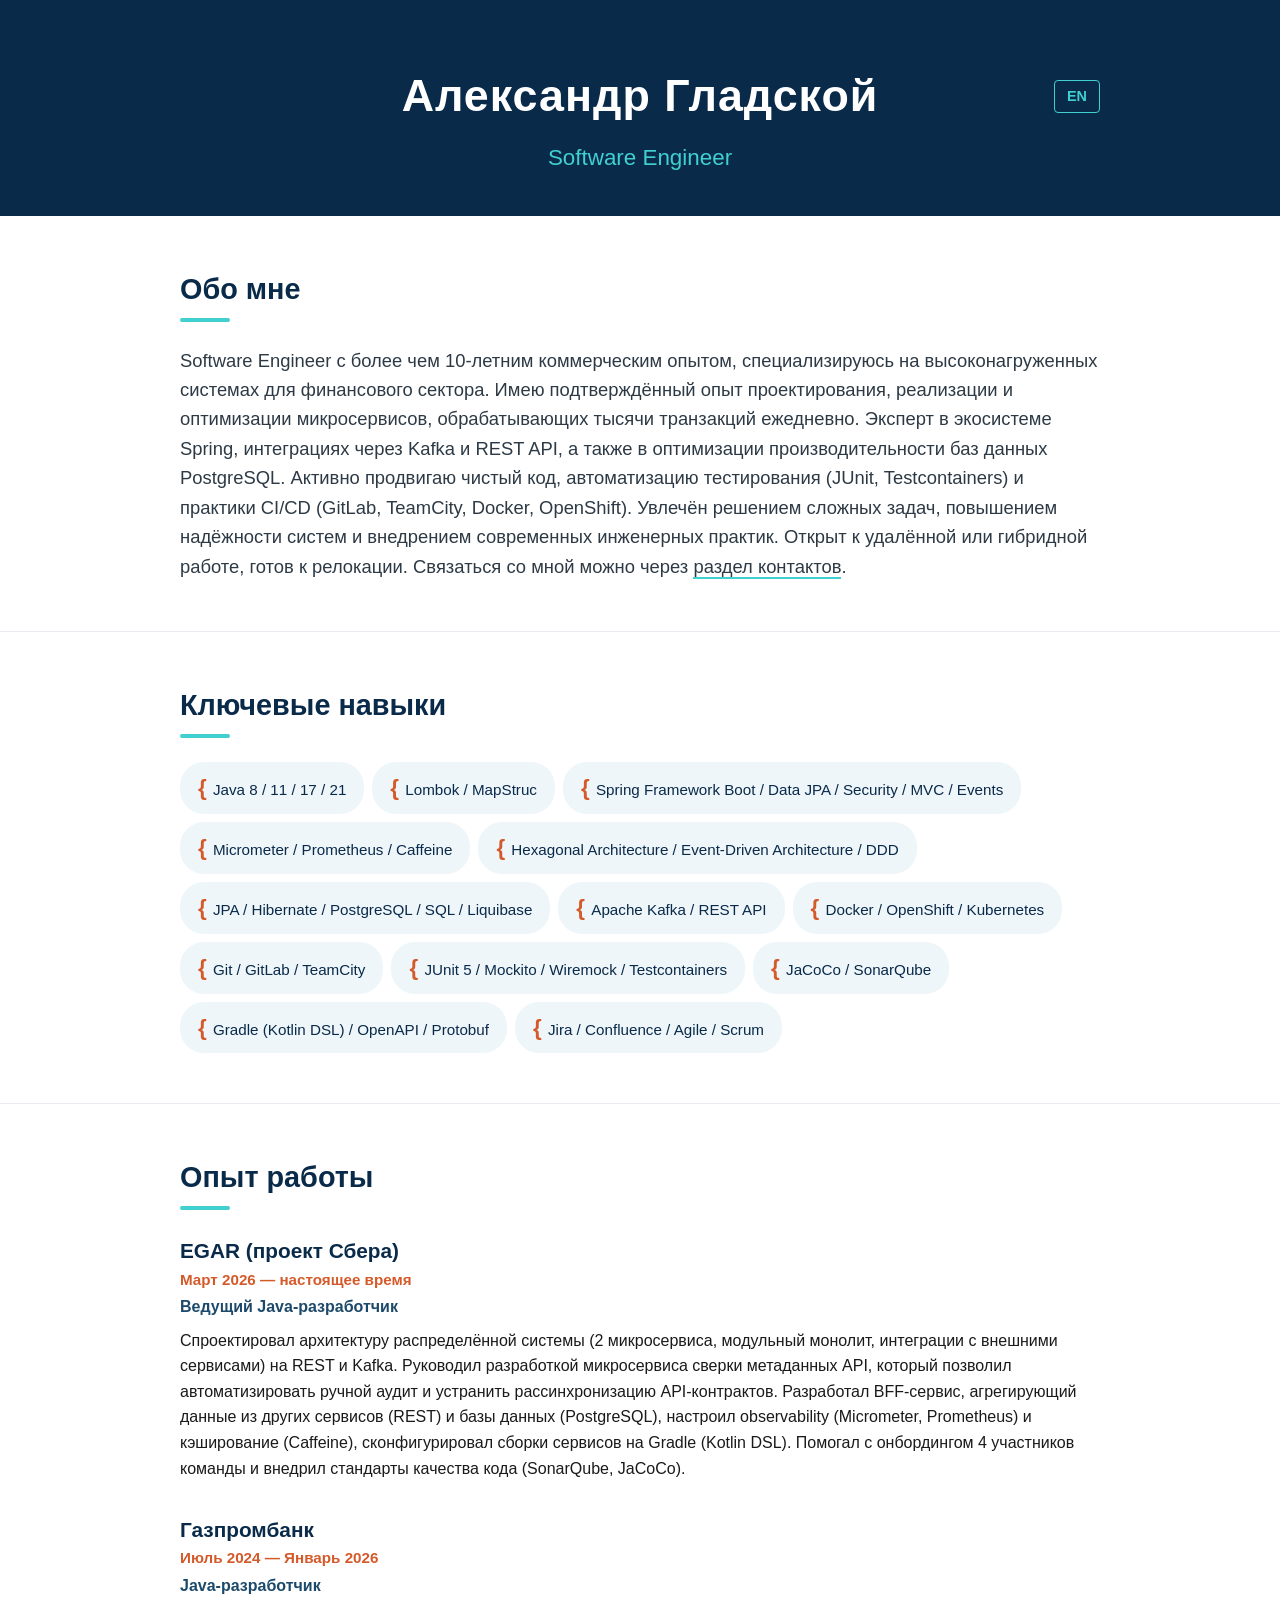
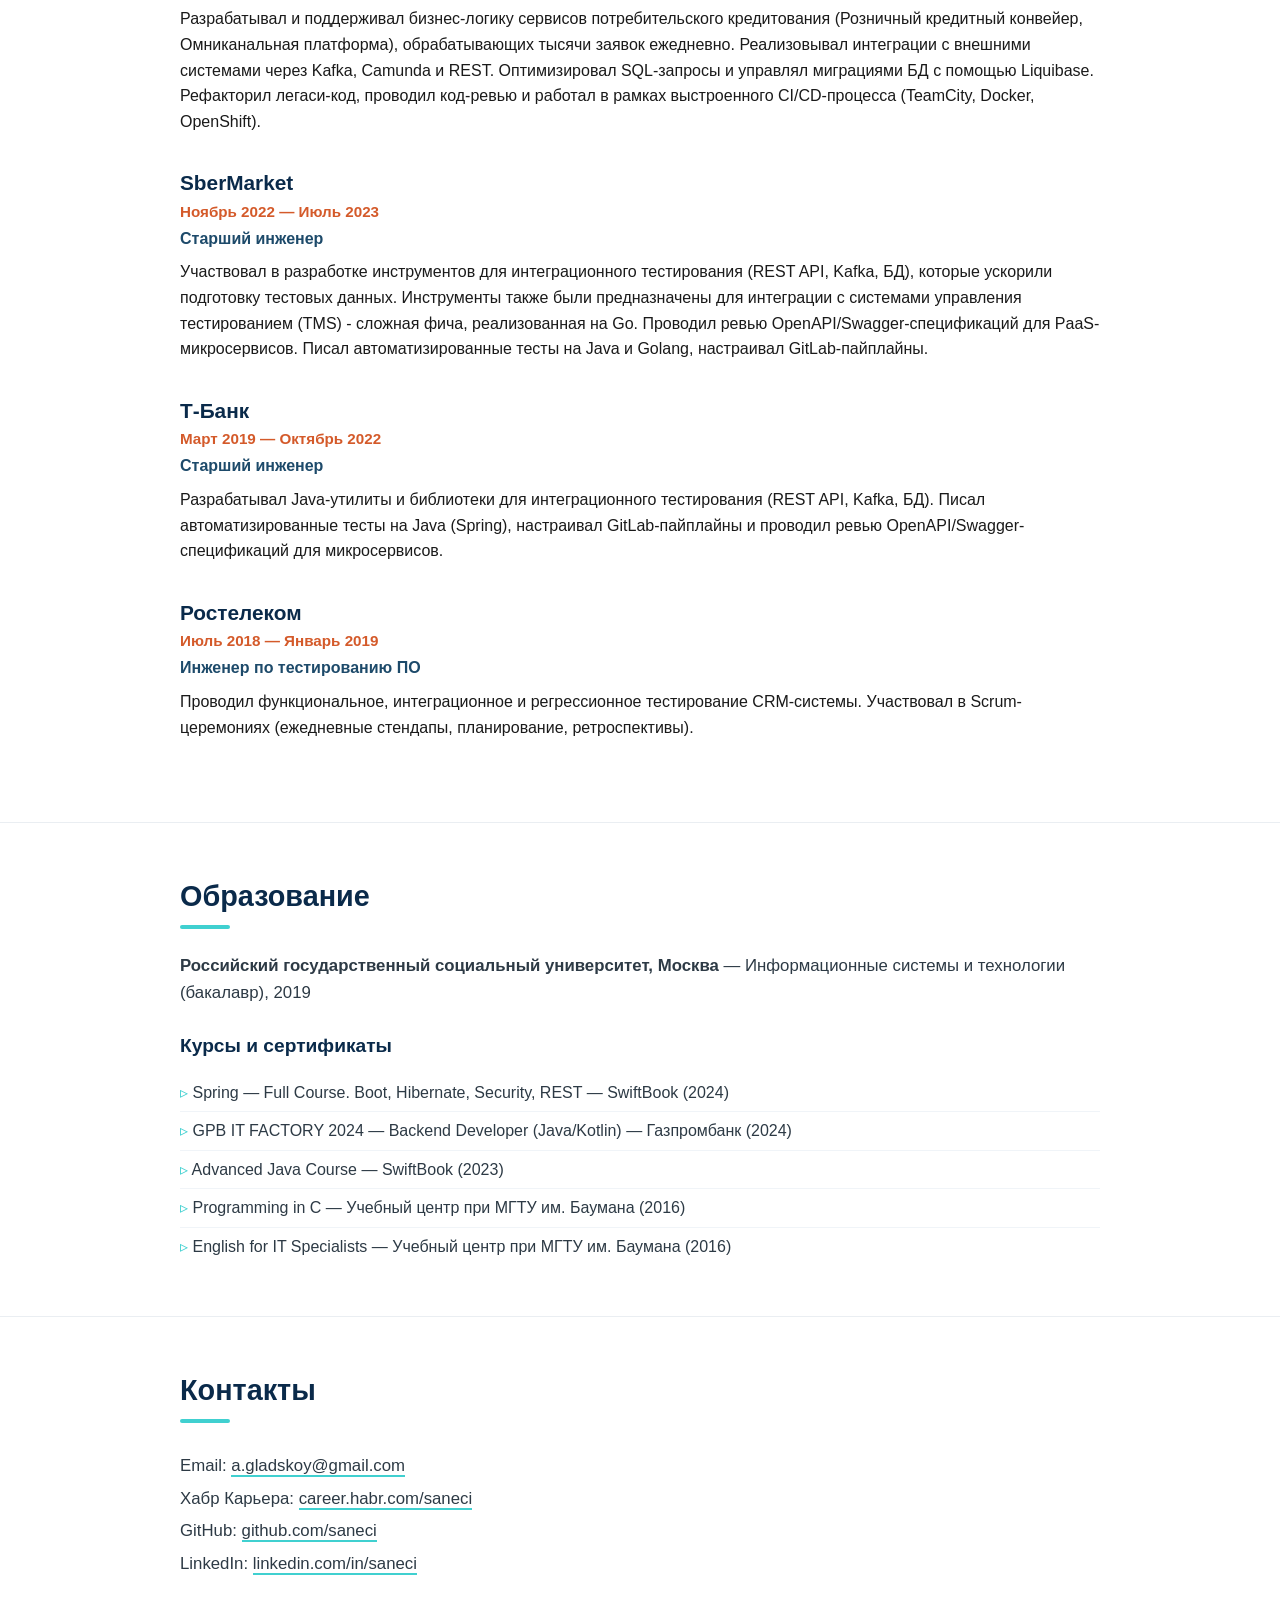
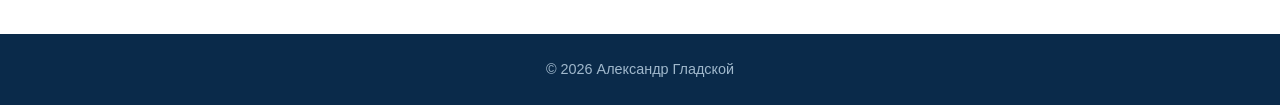
==== commit 40041792: "Update Work Experience" ====
--- a/index.ru.html
+++ b/index.ru.html
@@ -46,7 +46,7 @@
         <h2>Ключевые навыки</h2>
         <ul>
             <li>Java 8 / 11 / 17 / 21</li>
-            <li>Lombok</li>
+            <li>Lombok / MapStruc</li>
             <li>Spring Framework Boot / Data JPA / Security / MVC / Events</li>
             <li>Micrometer / Prometheus / Caffeine</li>
             <li>Hexagonal Architecture / Event-Driven Architecture / DDD</li>
@@ -70,11 +70,13 @@
             <h3>EGAR (проект Сбера)</h3>
             <p class="period">Март 2026 — настоящее время</p>
             <p class="position">Ведущий Java-разработчик</p>
-            <p>Спроектировал архитектуру распределённой системы (2 микросервиса + модульный монолит) с взаимодействием
-                через REST и Kafka. Разработал микросервис сверки метаданных API, устранивший ручной аудит и риск
-                рассинхронизации контрактов. Разработал BFF-сервис, агрегирующий данные из REST, PostgreSQL и других
-                сервисов. Настроил observability (Micrometer, Prometheus), кэширование (Caffeine) и сборку на Gradle
-                (Kotlin DSL). Онбордил 4 человек и внедрил стандарты качества кода (SonarQube, JaCoCo).</p>
+            <p>Спроектировал архитектуру распределённой системы (2 микросервиса, модульный монолит, интеграции с
+                внешними сервисами) на REST и Kafka. Руководил разработкой микросервиса сверки метаданных API, который
+                позволил автоматизировать ручной аудит и устранить рассинхронизацию API-контрактов. Разработал
+                BFF-сервис, агрегирующий данные из других сервисов (REST) и базы данных (PostgreSQL), настроил
+                observability (Micrometer, Prometheus) и кэширование (Caffeine), сконфигурировал сборки сервисов на
+                Gradle (Kotlin DSL). Помогал с онбордингом 4 участников команды и внедрил стандарты качества кода
+                (SonarQube, JaCoCo).</p>
         </div>
 
         <div class="job">
@@ -82,29 +84,30 @@
             <p class="period">Июль 2024 — Январь 2026</p>
             <p class="position">Java-разработчик</p>
             <p>Разрабатывал и поддерживал бизнес-логику сервисов потребительского кредитования (Розничный кредитный
-                конвейер, Омниканальная платформа), обрабатывающих тысячи заявок ежедневно. Строил интеграции с внешними
-                системами через Kafka и REST. Оптимизировал SQL-запросы и управлял миграциями БД с помощью Liquibase.
-                Рефакторил legacy-код, проводил код-ревью и работал в налаженном CI/CD-процессе (TeamCity, Docker,
-                OpenShift).</p>
+                конвейер, Омниканальная платформа), обрабатывающих тысячи заявок ежедневно. Реализовывал интеграции с
+                внешними системами через Kafka, Camunda и REST. Оптимизировал SQL-запросы и управлял миграциями БД с
+                помощью Liquibase. Рефакторил легаси-код, проводил код-ревью и работал в рамках выстроенного
+                CI/CD-процесса (TeamCity, Docker, OpenShift).</p>
         </div>
 
         <div class="job">
-            <h3>СберМаркет</h3>
+            <h3>SberMarket</h3>
             <p class="period">Ноябрь 2022 — Июль 2023</p>
             <p class="position">Старший инженер</p>
-            <p>Разрабатывал Java-утилиты для интеграционного тестирования (REST API, Kafka, Database), ускорившие
-                подготовку тестовых данных. Писал автотесты на Java и Golang, настраивал GitLab-пайплайны и проводил
-                ревью OpenAPI/Swagger-спецификаций для PaaS-микросервисов.</p>
+            <p>Участвовал в разработке инструментов для интеграционного тестирования (REST API, Kafka, БД), которые
+                ускорили подготовку тестовых данных. Инструменты также были предназначены для интеграции с системами
+                управления тестированием (TMS) - сложная фича, реализованная на Go. Проводил ревью
+                OpenAPI/Swagger-спецификаций для PaaS-микросервисов. Писал автоматизированные тесты на Java и Golang,
+                настраивал GitLab-пайплайны.</p>
         </div>
 
         <div class="job">
             <h3>Т-Банк</h3>
             <p class="period">Март 2019 — Октябрь 2022</p>
             <p class="position">Старший инженер</p>
-            <p>Разрабатывал Java-утилиты и библиотеки для интеграционного тестирования (REST API, Kafka, Database).
-                Писал автотесты на Java и Spring, настраивал GitLab-пайплайны и проводил ревью
-                OpenAPI/Swagger-спецификаций
-                для микросервисов.</p>
+            <p>Разрабатывал Java-утилиты и библиотеки для интеграционного тестирования (REST API, Kafka, БД). Писал
+                автоматизированные тесты на Java (Spring), настраивал GitLab-пайплайны и проводил ревью
+                OpenAPI/Swagger-спецификаций для микросервисов.</p>
         </div>
 
         <div class="job">
@@ -112,7 +115,7 @@
             <p class="period">Июль 2018 — Январь 2019</p>
             <p class="position">Инженер по тестированию ПО</p>
             <p>Проводил функциональное, интеграционное и регрессионное тестирование CRM-системы. Участвовал в
-                Scrum-мероприятиях (дейли, планирование, ретроспективы).</p>
+                Scrum-церемониях (ежедневные стендапы, планирование, ретроспективы).</p>
         </div>
     </div>
 </section>
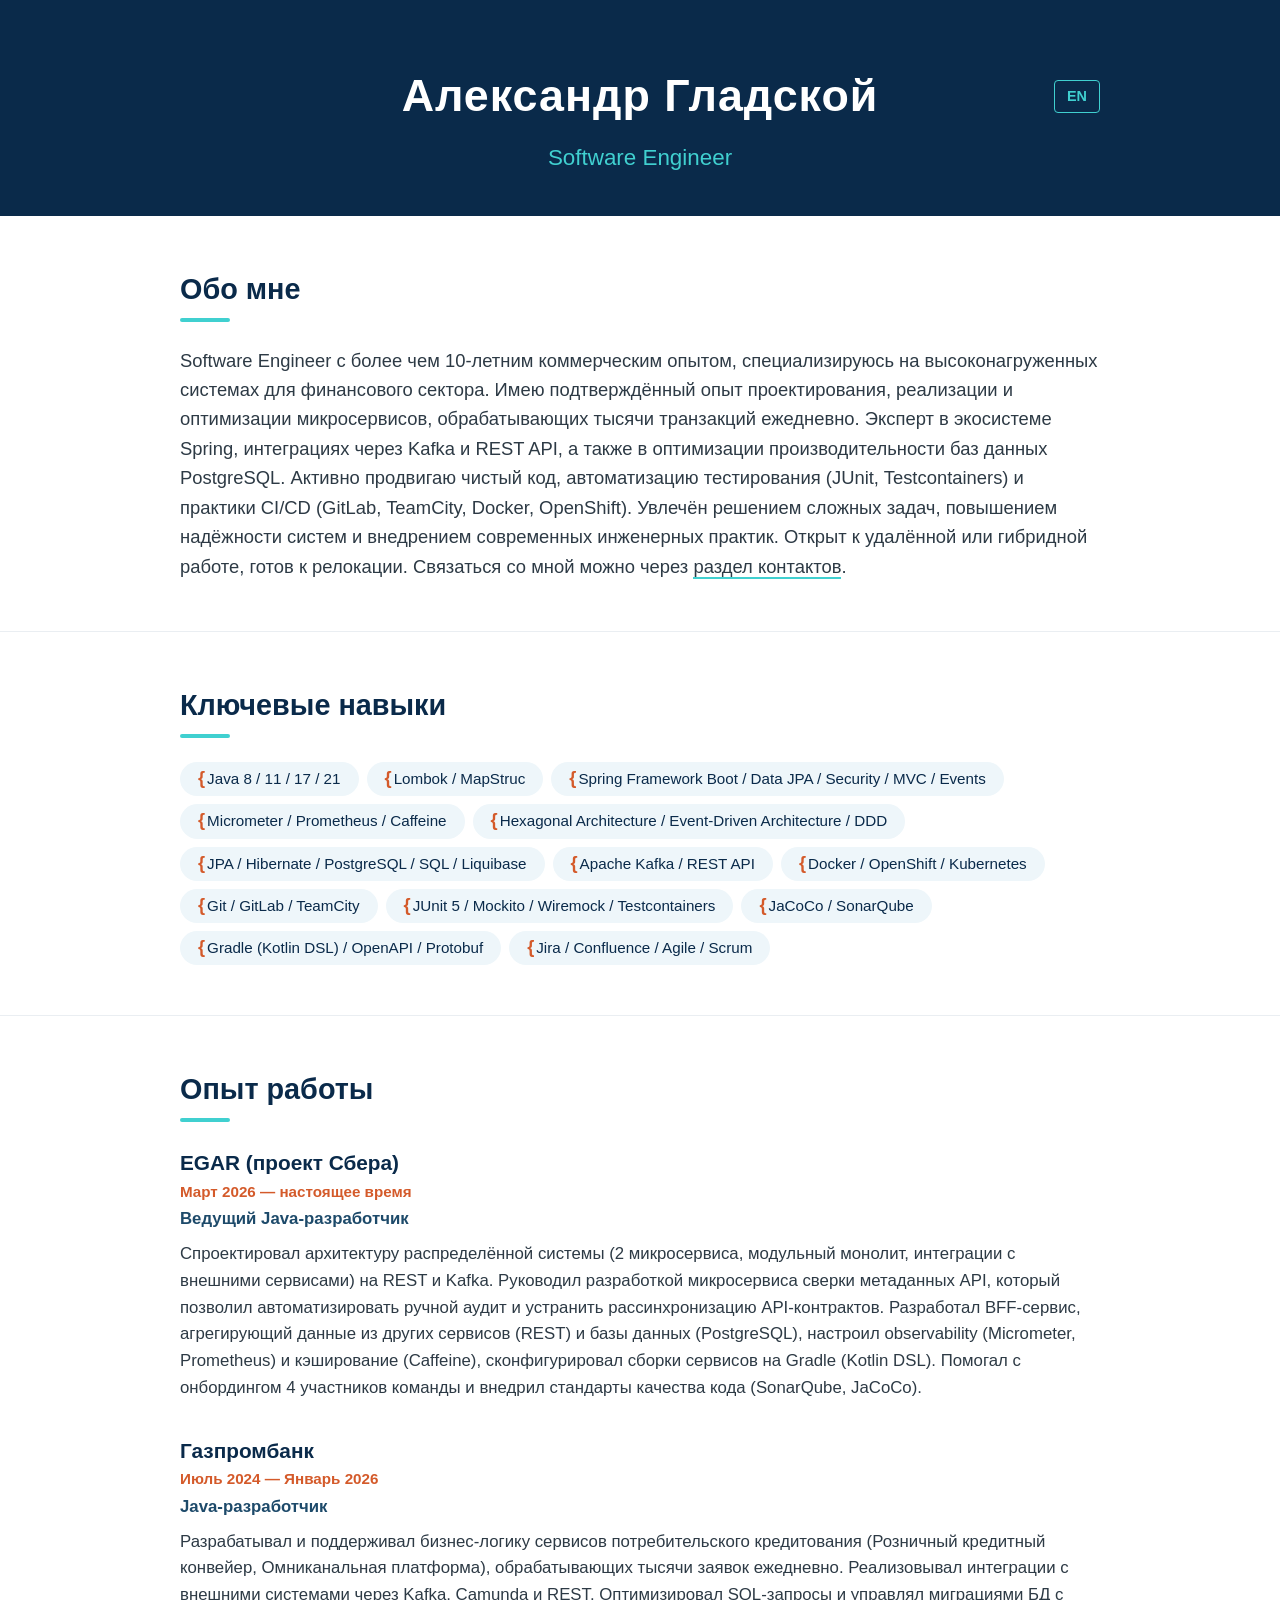
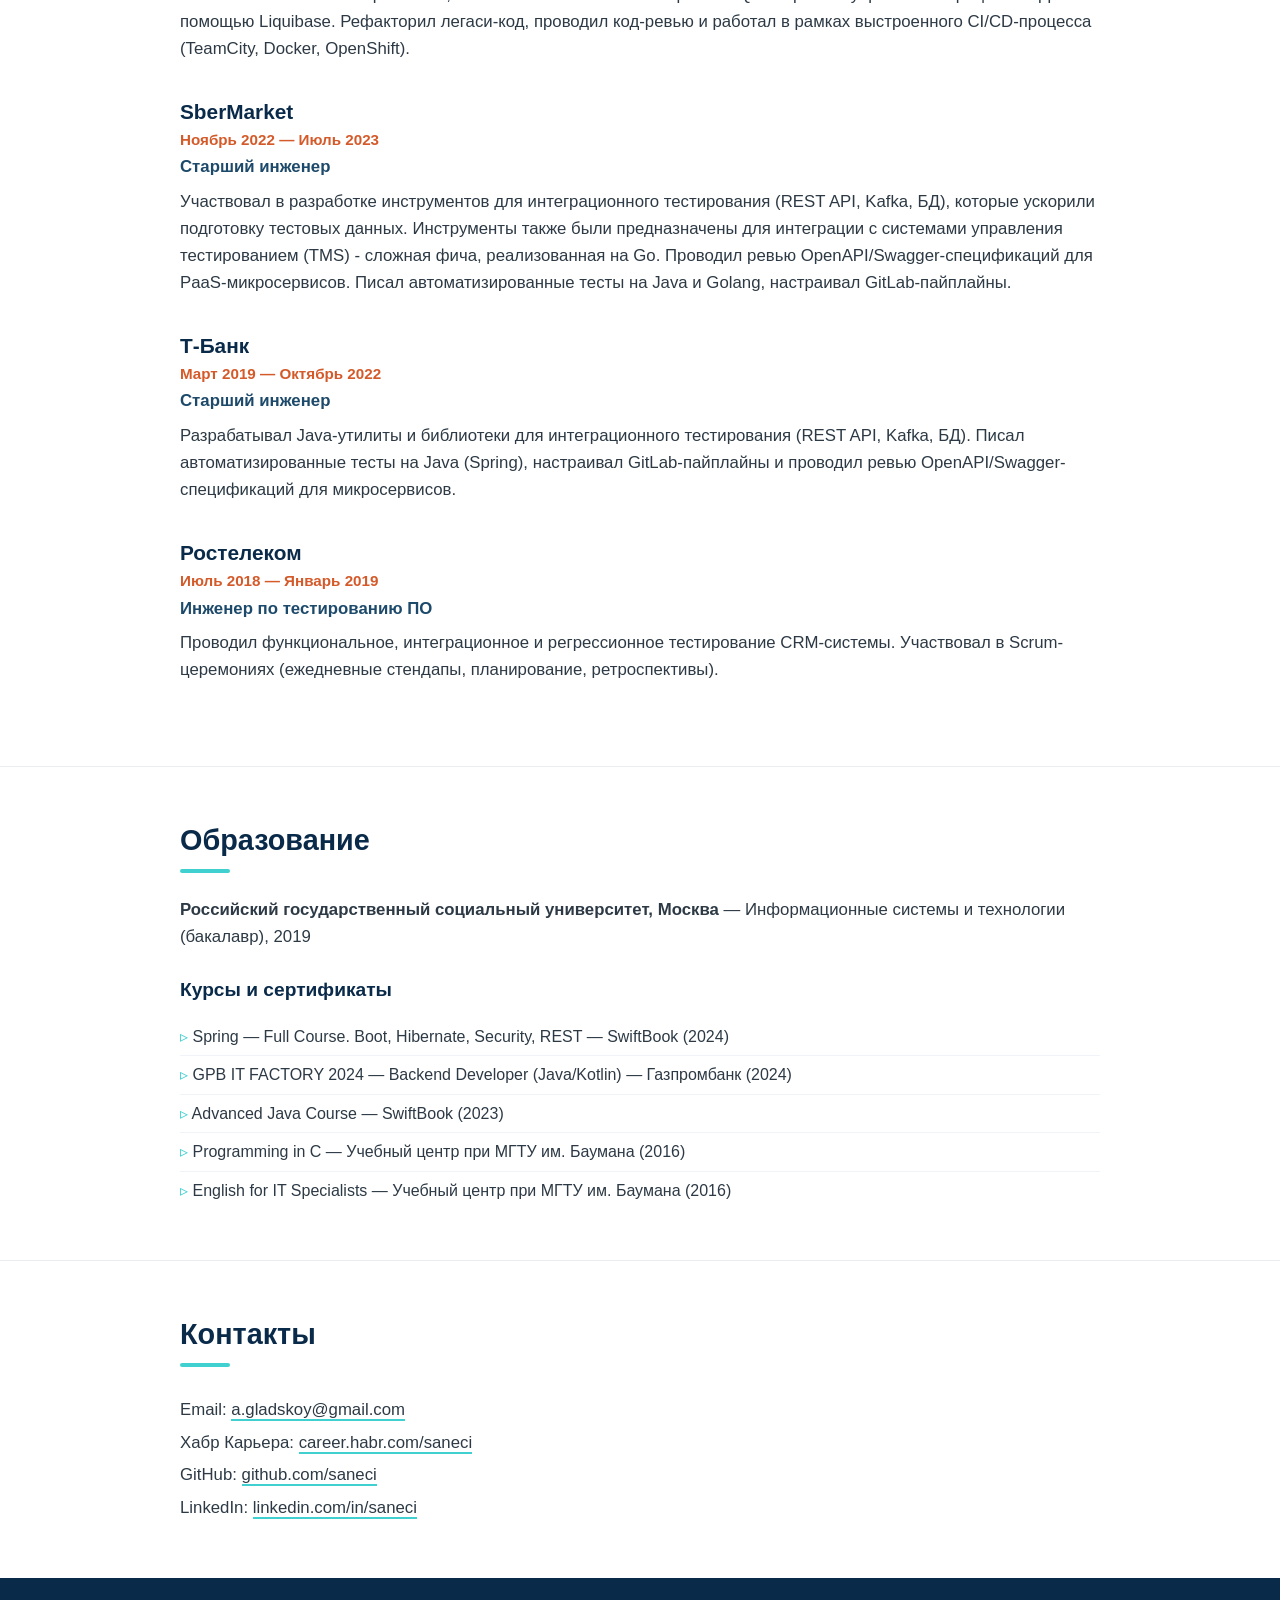
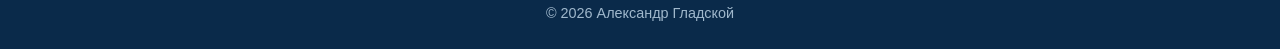
==== commit 067ce07a: "Update head" ====
--- a/index.ru.html
+++ b/index.ru.html
@@ -8,13 +8,11 @@
           content="Java-разработчик с 10-летним опытом в банковском финтехе. Проектирую и разрабатываю микросервисы на Java 21, Spring Boot. Интеграции через REST и Kafka. Опыт: Сбер (EGAR), Газпромбанк.">
     <meta property="og:type" content="website">
     <meta property="og:url" content="https://saneci.github.io">
-    <meta property="og:title" content="Александр Гладской — Java-разработчик">
+    <meta property="og:title" content="Александр Гладской — Инженер по разработке программного обеспечения">
     <meta property="og:description"
-          content="Backend-разработка на Java и Spring Boot. Микросервисы, Kafka, интеграции. Опыт в Сбере и Газпромбанке.">
-    <meta property="og:image" content="https://saneci.github.io/assets/summary.png">
+          content="Backend-разработка на Java и Spring Boot. LLM, Микросервисы, Kafka, интеграции. Опыт в Сбере и Газпромбанке.">
+    <meta property="og:image" content="https://saneci.github.io/assets/summary-ru.png">
     <meta name="twitter:card" content="summary_large_image">
-    <meta name="yandex-verification" content="511efd3ecc623652"/>
-    <meta name="google-site-verification" content="O1By9W8fFZM_-fpDkHTsmFrEhDMtBSM1m-poUVagqC4"/>
     <link rel="icon" type="image/svg+xml" href="assets/favicon.svg">
     <link rel="stylesheet" href="css/styles.css">
 </head>
--- a/css/styles.css
+++ b/css/styles.css
@@ -167,25 +167,33 @@
 #skills ul {
     display: flex;
     flex-wrap: wrap;
+    align-items: flex-start;
     gap: 8px;
     list-style: none;
     padding: 0;
+    margin: 0;
 }
 
 #skills li {
+    display: inline-flex;
+    align-items: center;
+    gap: 2px;
     background-color: var(--color-bg-soft);
     color: var(--color-navy);
     padding: 8px 18px;
     border-radius: var(--radius-md);
     font-size: 0.95rem;
     font-weight: 500;
+    line-height: 1.2;
 }
 
 #skills li::before {
-    content: '{ ';
+    content: '{';
     color: var(--color-orange);
     font-weight: 700;
-    font-size: 1.4rem;
+    font-size: 1.2em;
+    line-height: 1;
+    transform: translateY(-1px);
 }
 
 /* --- Job / Experience --------------------------------------------------- */
@@ -211,22 +219,9 @@
     margin: 2px 0 8px;
 }
 
-.job ul {
-    list-style: none;
-    padding: 0;
-    margin-top: 8px;
-}
-
-.job ul li {
-    padding: 4px 0;
+.job p {
+    font-size: 1.05rem;
     color: var(--color-text);
-}
-
-/* Общий маркер для списков job и courses */
-.job ul li::before,
-.courses li::before {
-    content: '▹ ';
-    color: var(--color-teal);
 }
 
 /* --- Courses ------------------------------------------------------------ */
@@ -245,6 +240,11 @@
 
 .courses li:last-child {
     border-bottom: none;
+}
+
+.courses li::before {
+    content: '▹ ';
+    color: var(--color-teal);
 }
 
 /* --- Links -------------------------------------------------------------- */
@@ -275,39 +275,43 @@
     bottom: 10%;
     width: 48px;
     height: 48px;
+    padding: 0;
     border: none;
     border-radius: 50%;
     background-color: var(--color-navy-light);
-    color: var(--color-bg);
-    font-size: 1.4rem;
-    line-height: 1;
     cursor: pointer;
-    display: none;
+    opacity: 0;
+    visibility: hidden;
+    display: flex;
     align-items: center;
     justify-content: center;
     box-shadow: 0 4px 12px rgba(10, 42, 74, 0.15);
-    transition: background-color var(--transition-fast), color var(--transition-fast), transform var(--transition-fast);
+    transition: opacity var(--transition-fast),
+    visibility var(--transition-fast),
+    background-color var(--transition-fast),
+    transform var(--transition-fast);
     z-index: 1000;
 }
 
 #scrollTopBtn.visible {
-    display: flex;
+    opacity: 1;
+    visibility: visible;
 }
 
 #scrollTopBtn::before {
     content: '';
     display: block;
-    width: 15px;
-    height: 15px;
+    width: 14px;
+    height: 14px;
     border-top: 2px solid var(--color-teal);
     border-left: 2px solid var(--color-teal);
     transform: rotate(45deg);
-    margin-top: 6px;
+    margin-top: 4px;
+    transition: border-color var(--transition-fast);
 }
 
 #scrollTopBtn:hover {
     background-color: var(--color-teal);
-    color: var(--color-navy);
     transform: translateY(-2px);
 }
 
@@ -325,7 +329,6 @@
 @media (hover: none) {
     #scrollTopBtn:hover {
         background-color: var(--color-navy-light);
-        color: var(--color-teal);
         transform: none;
     }
 
@@ -334,6 +337,7 @@
         border-left-color: var(--color-teal);
     }
 }
+
 
 /* --- Small screens ------------------------------------------------------ */
 
@@ -376,9 +380,18 @@
         font-size: 1rem;
     }
 
+    #skills ul {
+        gap: 6px;
+    }
+
     #skills li {
         padding: 5px 12px;
         font-size: 0.8rem;
+        gap: 2px;
+    }
+
+    #skills li::before {
+        font-size: 1.2em;
     }
 
     .job h3 {
@@ -416,4 +429,9 @@
         right: 16px;
         bottom: 16px;
     }
+
+    #scrollTopBtn::before {
+        width: 12px;
+        height: 12px;
+    }
 }
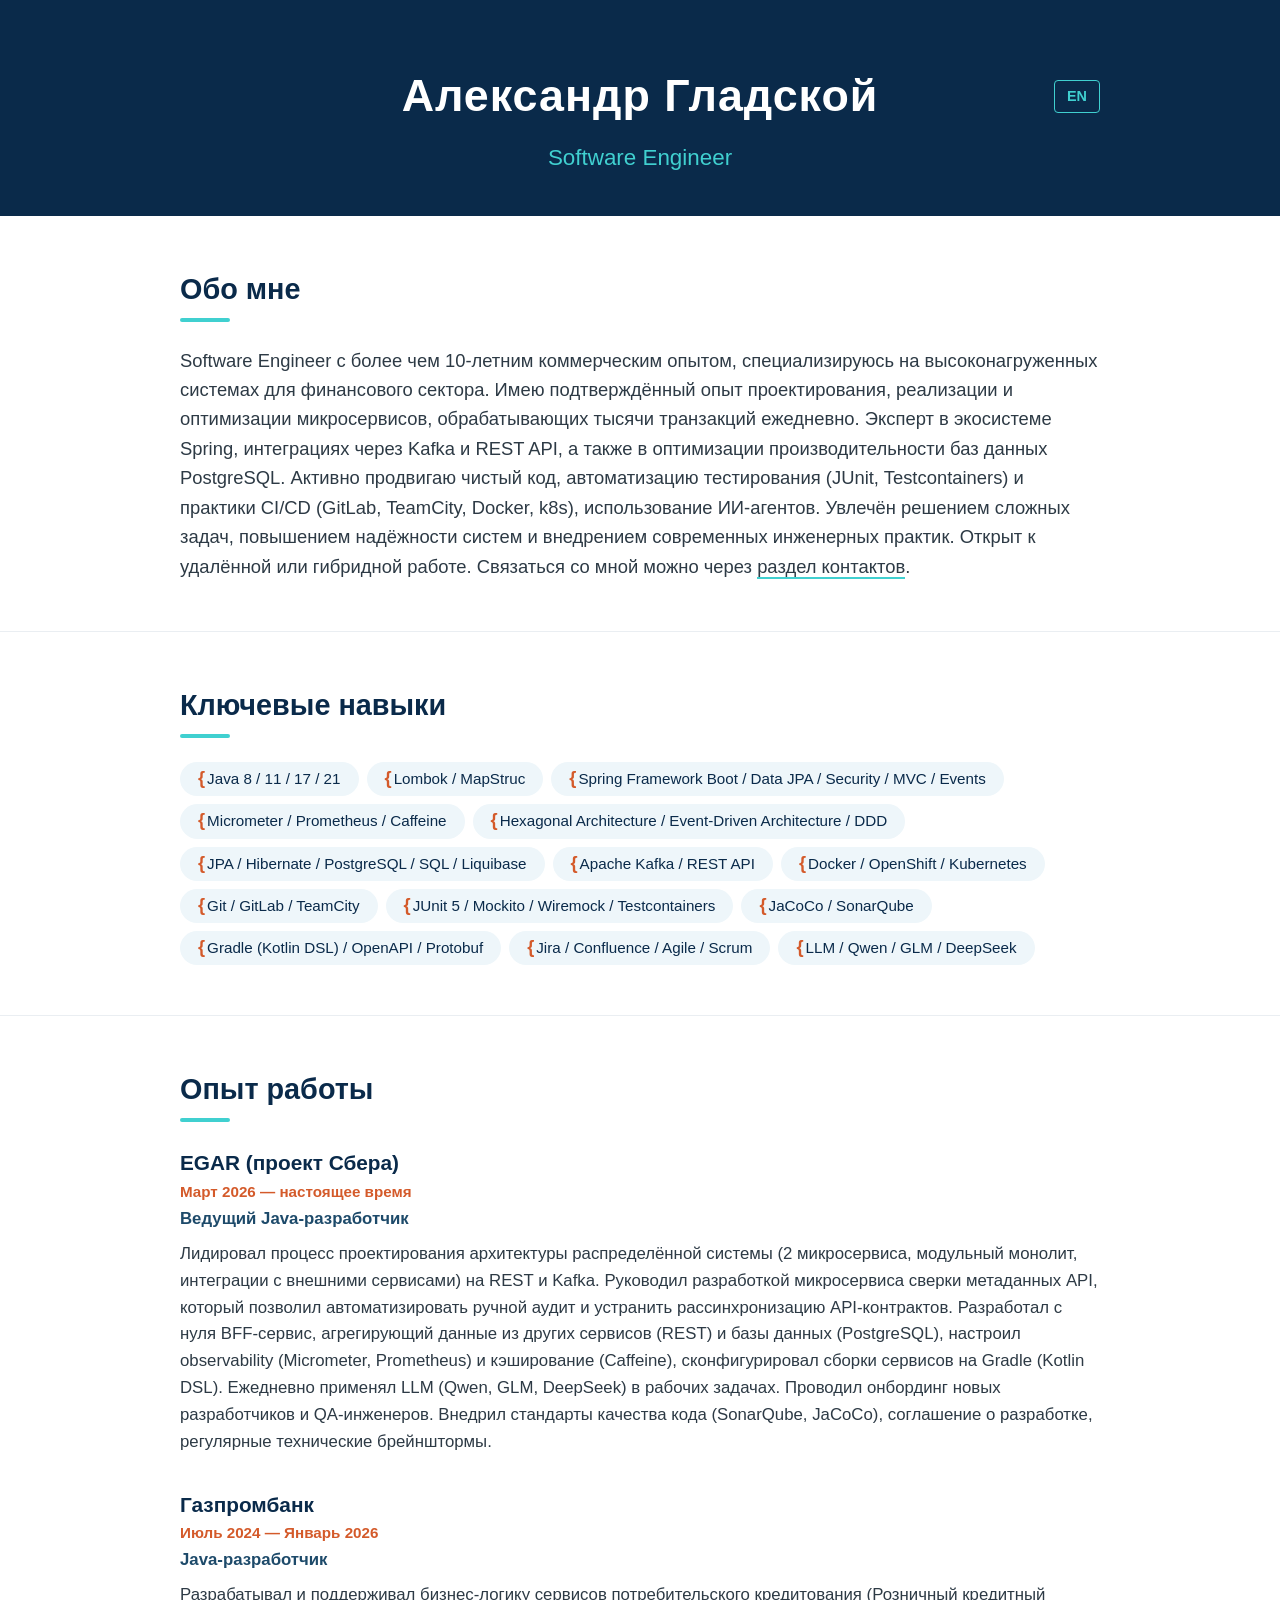
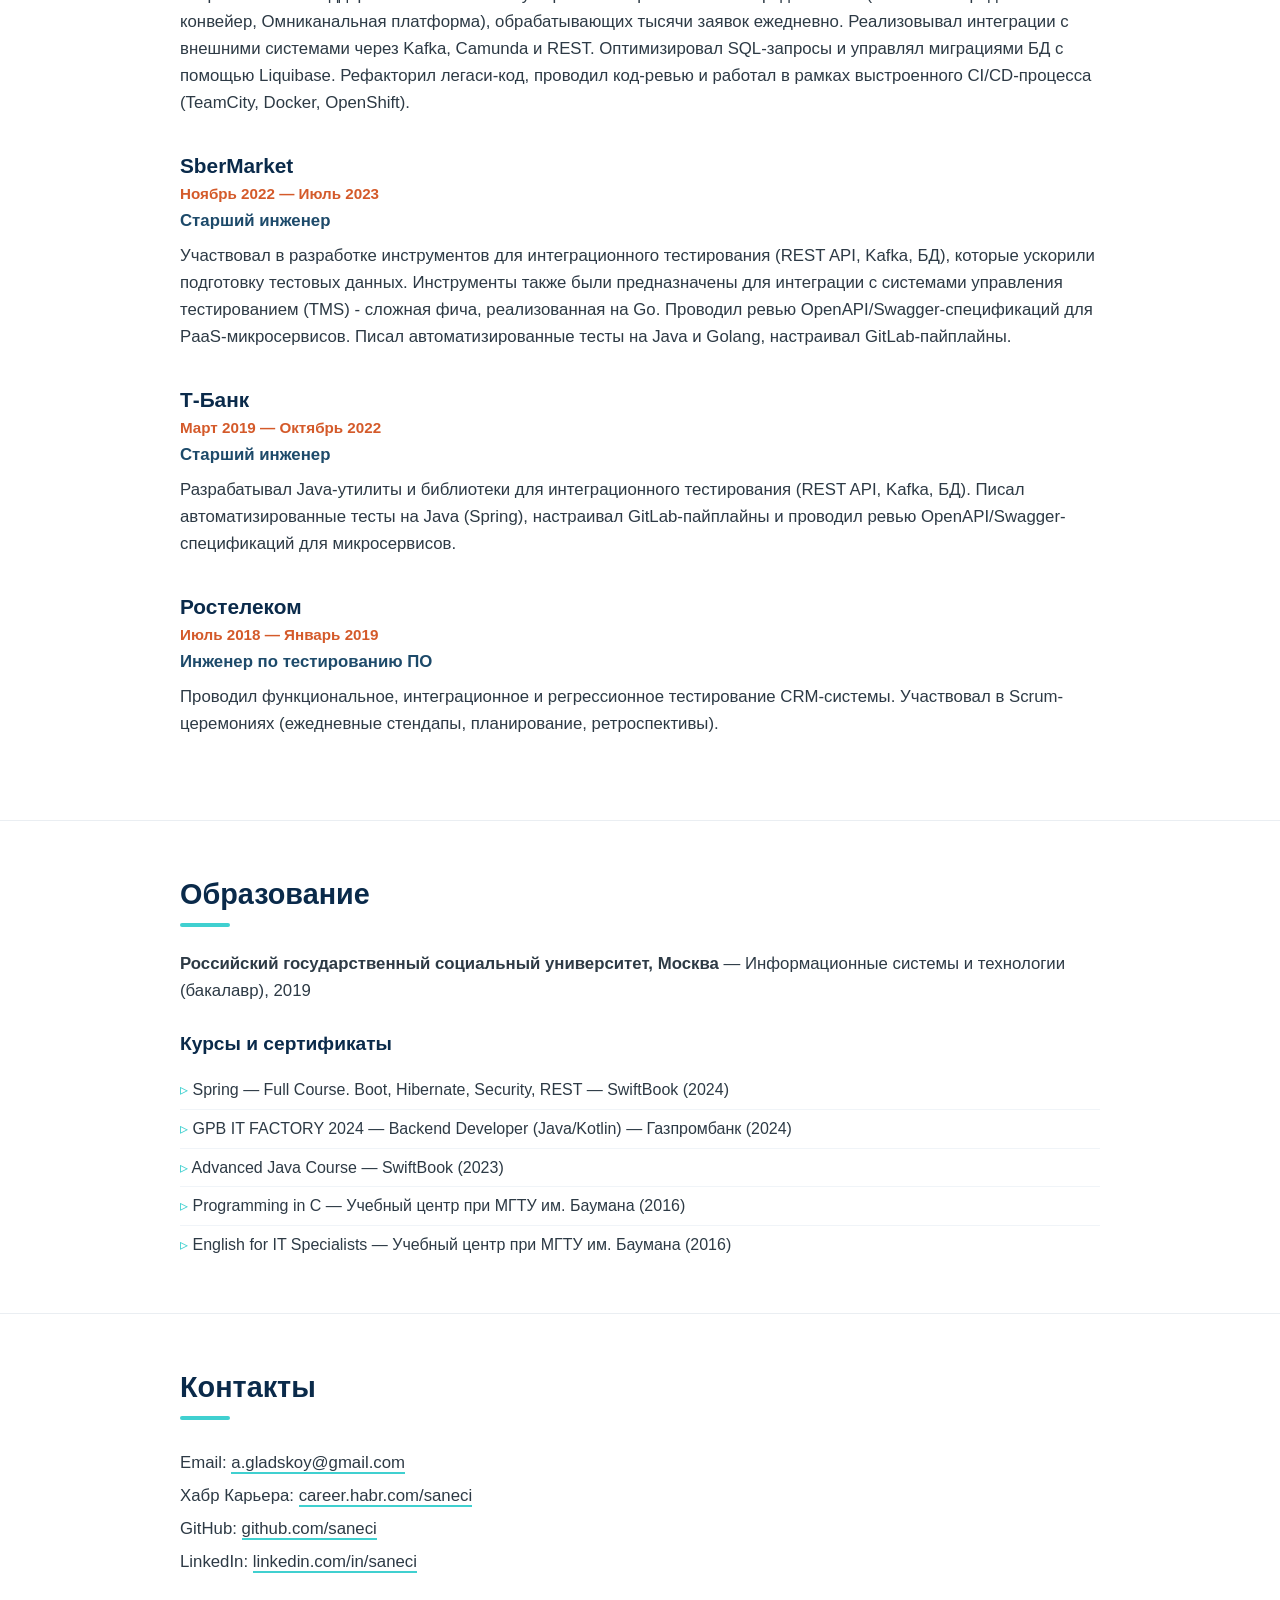
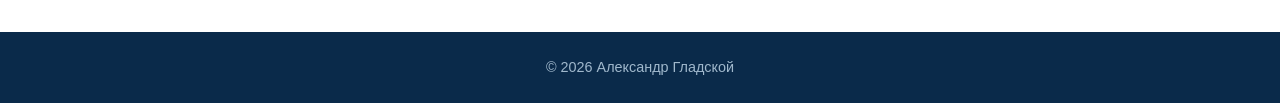
==== commit 455c7b19: "Update key skills and last experience" ====
--- a/index.ru.html
+++ b/index.ru.html
@@ -32,9 +32,9 @@
             для финансового сектора. Имею подтверждённый опыт проектирования, реализации и оптимизации микросервисов,
             обрабатывающих тысячи транзакций ежедневно. Эксперт в экосистеме Spring, интеграциях через Kafka и REST
             API, а также в оптимизации производительности баз данных PostgreSQL. Активно продвигаю чистый код,
-            автоматизацию тестирования (JUnit, Testcontainers) и практики CI/CD (GitLab, TeamCity, Docker, OpenShift).
-            Увлечён решением сложных задач, повышением надёжности систем и внедрением современных инженерных практик.
-            Открыт к удалённой или гибридной работе, готов к релокации. Связаться со мной можно через
+            автоматизацию тестирования (JUnit, Testcontainers) и практики CI/CD (GitLab, TeamCity, Docker, k8s),
+            использование ИИ-агентов. Увлечён решением сложных задач, повышением надёжности систем и внедрением
+            современных инженерных практик. Открыт к удалённой или гибридной работе. Связаться со мной можно через
             <a href="#contacts" class="link-decoration">раздел контактов</a>.</p>
     </div>
 </section>
@@ -56,6 +56,7 @@
             <li>JaCoCo / SonarQube</li>
             <li>Gradle (Kotlin DSL) / OpenAPI / Protobuf</li>
             <li>Jira / Confluence / Agile / Scrum</li>
+            <li>LLM / Qwen / GLM / DeepSeek</li>
         </ul>
     </div>
 </section>
@@ -68,13 +69,14 @@
             <h3>EGAR (проект Сбера)</h3>
             <p class="period">Март 2026 — настоящее время</p>
             <p class="position">Ведущий Java-разработчик</p>
-            <p>Спроектировал архитектуру распределённой системы (2 микросервиса, модульный монолит, интеграции с
-                внешними сервисами) на REST и Kafka. Руководил разработкой микросервиса сверки метаданных API, который
-                позволил автоматизировать ручной аудит и устранить рассинхронизацию API-контрактов. Разработал
-                BFF-сервис, агрегирующий данные из других сервисов (REST) и базы данных (PostgreSQL), настроил
-                observability (Micrometer, Prometheus) и кэширование (Caffeine), сконфигурировал сборки сервисов на
-                Gradle (Kotlin DSL). Помогал с онбордингом 4 участников команды и внедрил стандарты качества кода
-                (SonarQube, JaCoCo).</p>
+            <p>Лидировал процесс проектирования архитектуры распределённой системы (2 микросервиса, модульный монолит,
+                интеграции с внешними сервисами) на REST и Kafka. Руководил разработкой микросервиса сверки метаданных
+                API, который позволил автоматизировать ручной аудит и устранить рассинхронизацию API-контрактов.
+                Разработал с нуля BFF-сервис, агрегирующий данные из других сервисов (REST) и базы данных (PostgreSQL),
+                настроил observability (Micrometer, Prometheus) и кэширование (Caffeine), сконфигурировал сборки
+                сервисов на Gradle (Kotlin DSL). Ежедневно применял LLM (Qwen, GLM, DeepSeek) в рабочих задачах.
+                Проводил онбординг новых разработчиков и QA-инженеров. Внедрил стандарты качества кода  (SonarQube,
+                JaCoCo), соглашение о разработке, регулярные технические брейнштормы.</p>
         </div>
 
         <div class="job">
